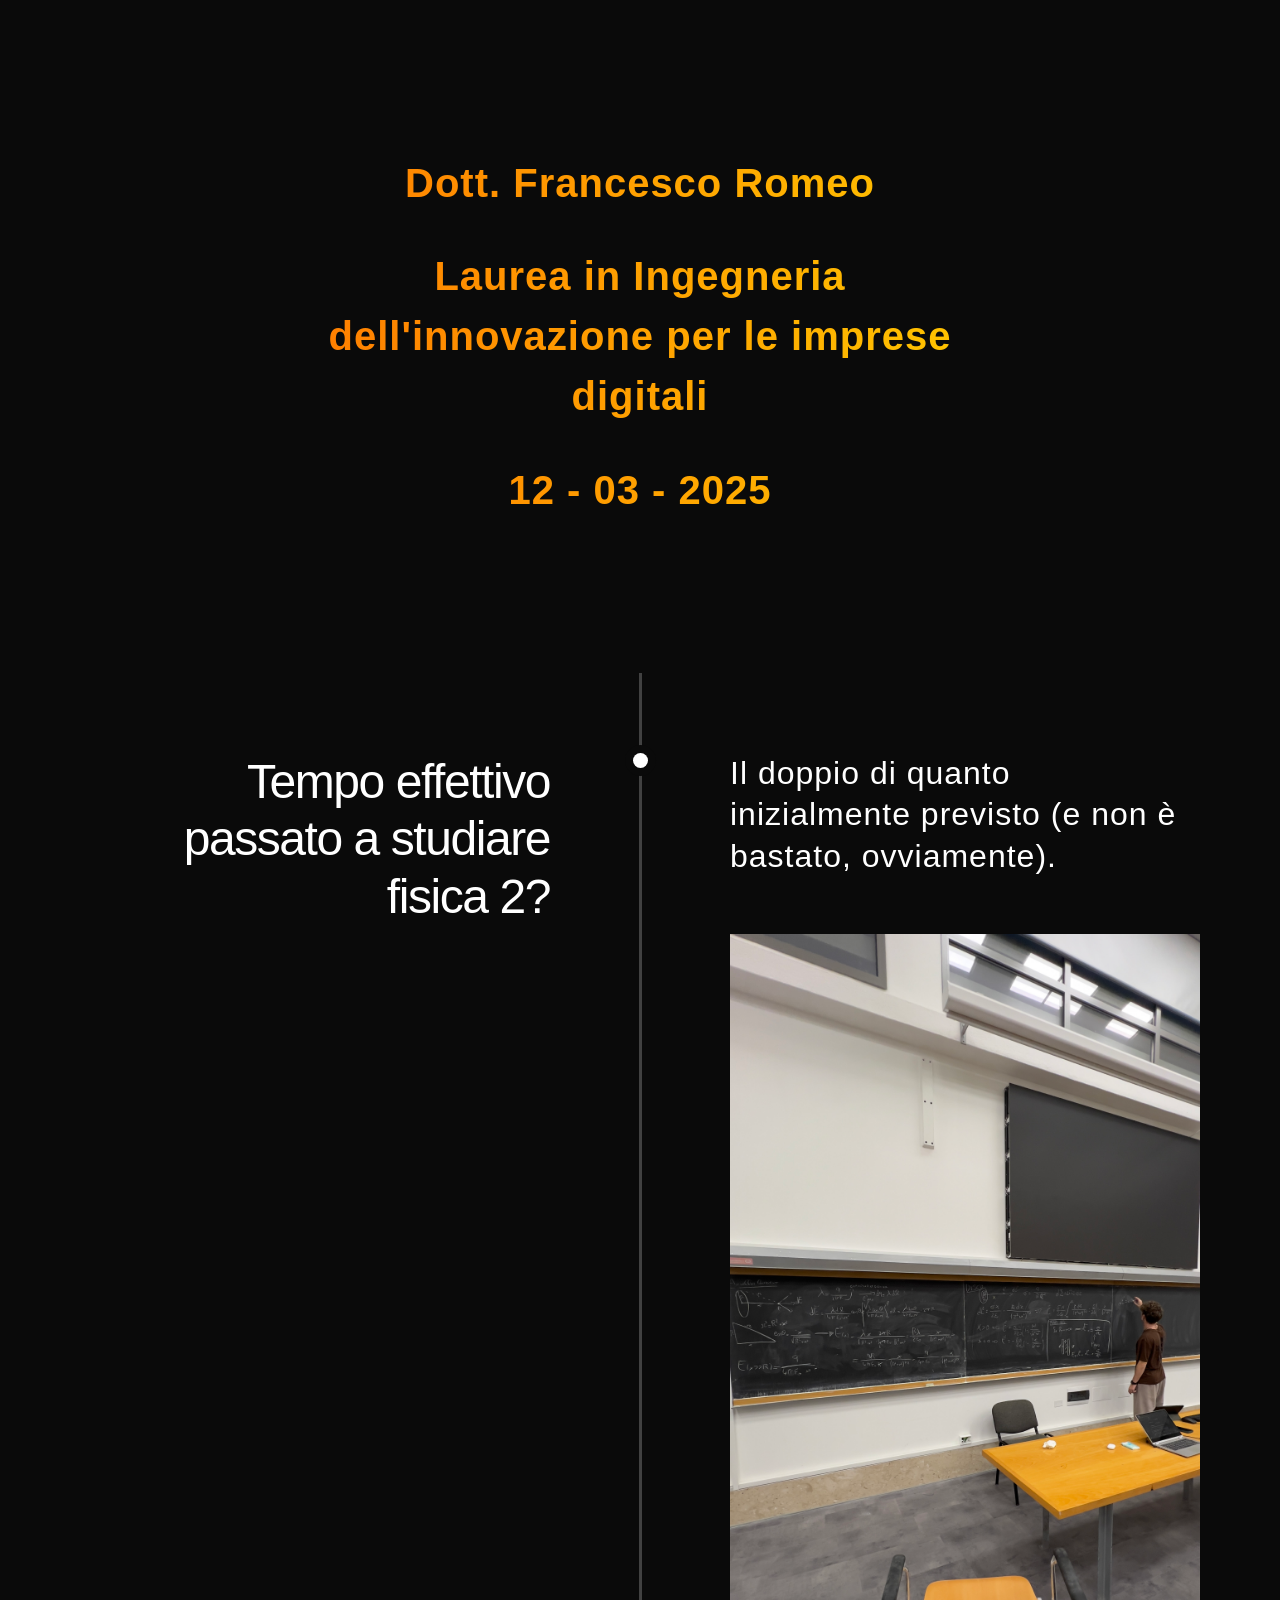
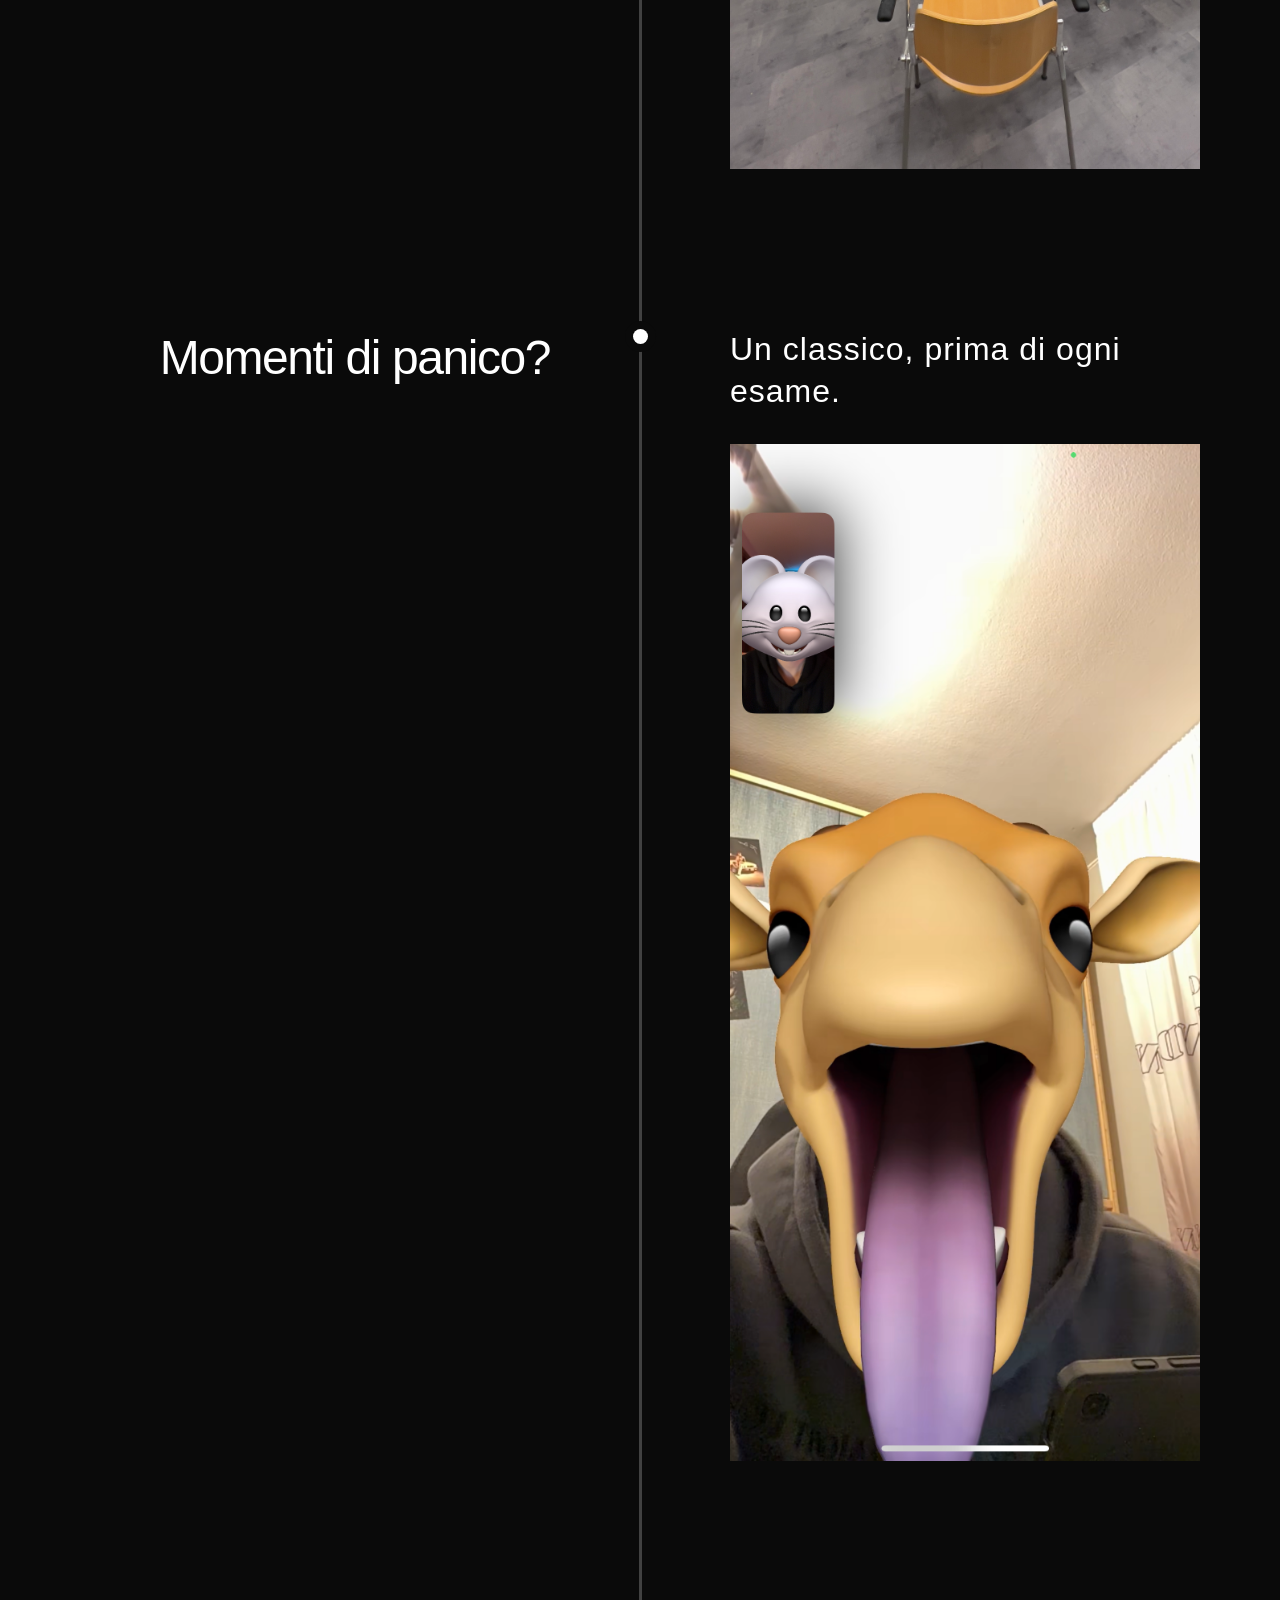
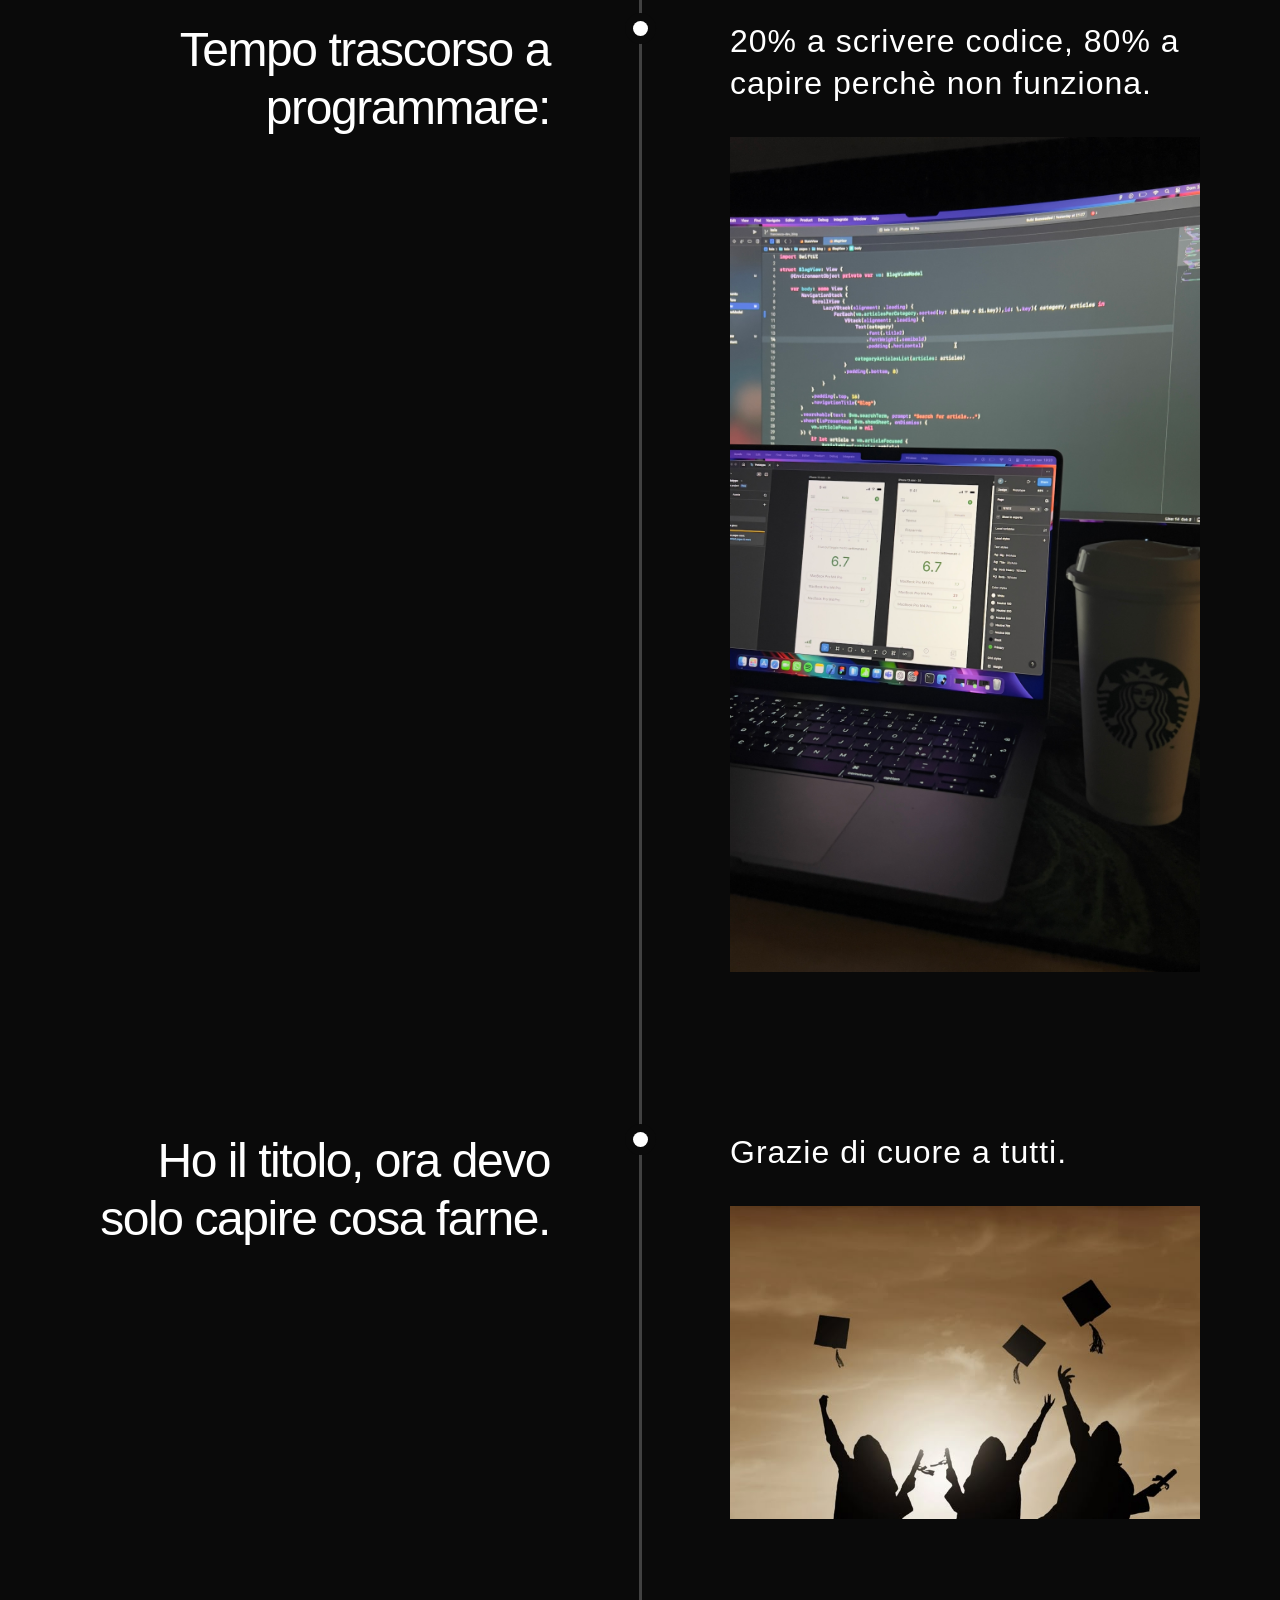
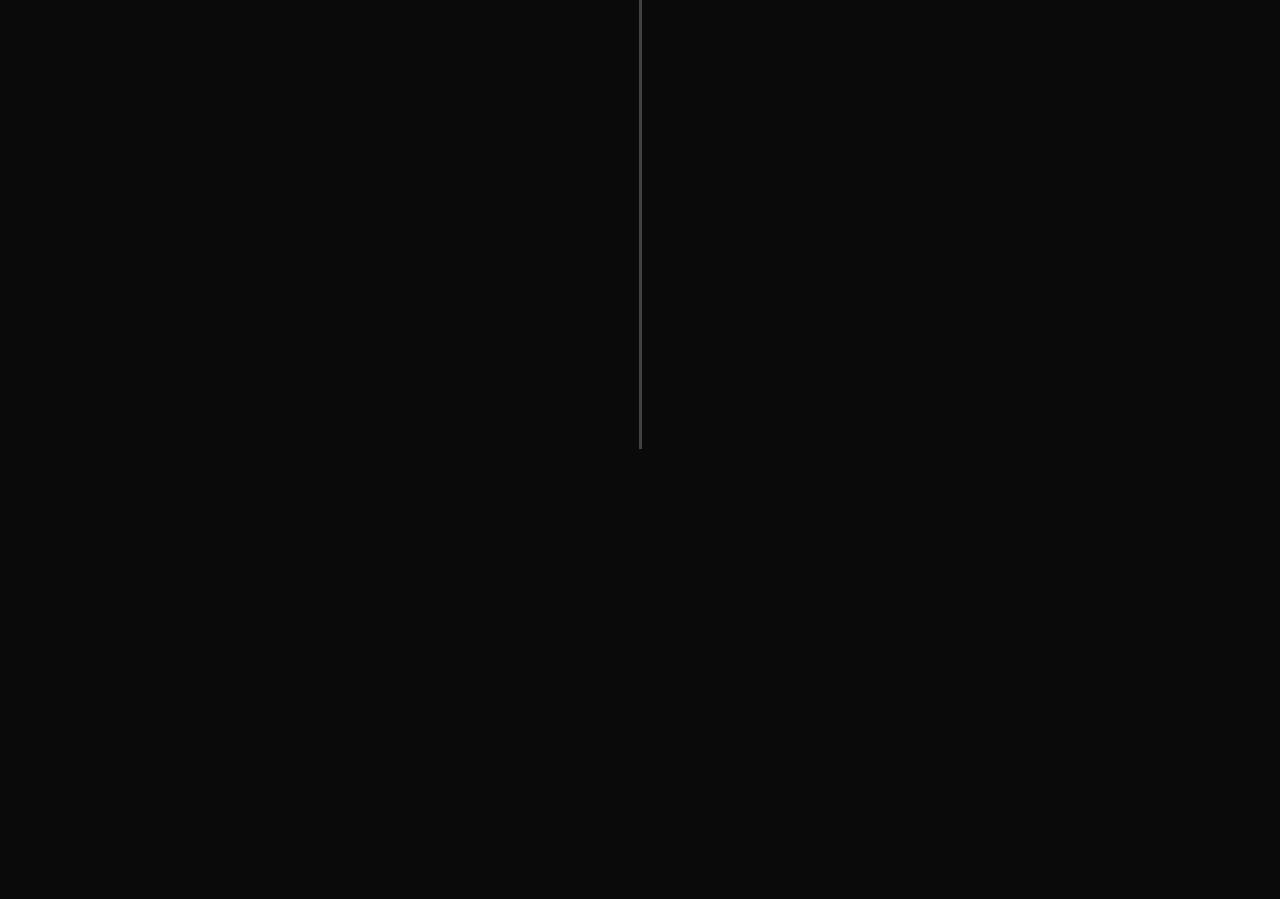
==== index.html @ a8b1a1da "Testi finali" ====
<!DOCTYPE html>
<html lang="en">
<head>
    <meta charset="UTF-8">
    <meta name="viewport" content="width=device-width, initial-scale=1.0">
    <title>Timline</title>
    <link href="style.css" rel="stylesheet" type="text/css" />
</head>

<body>
    <div class="page-wrapper">
        <div class="section-timeline-heading">
            <div class="container">
                <div class="padding-vertical-xlarge">
                    <div class="timeline-main_heading-wrapper">
                        <div class="margin-bottom-medium">
                            <!-- Intestazione della pagina -->
                            <h2>Dott. Francesco Romeo</h2>
                            <h2>Laurea in Ingegneria dell'innovazione per le imprese digitali</h2>
                            <h2>12 - 03 - 2025</h2>
                        </div>
                        <p class="paragraph-large">
                            <!-- Sotto intestazione della pagina-->
                            
                        </p>
                    </div>
                </div>
            </div>
        </div>
        <div class="section-timeline">
                <div class="container">
                    <div class="timeline_component">
                        <div class="timeline_progress">
                            <div class="timeline_progress-bar"></div>
                        </div>
                        <!-- First item -->
                        <div class="timeline_item">
                            <div class="timeline_left">
                                <div class="timeline_date-text">Tempo effettivo passato a studiare fisica 2?</div>
                            </div>
                            <div class="timeline_centre">
                                <div class="timeline_circle"></div>
                            </div>
                            <div class="timeline_right">
                                <div class="margin-bottom-xlarge">
                                    <div class="timeline_text">
                                        Il doppio di quanto inizialmente previsto (e non è bastato, ovviamente).
                                    </div>
                                </div>
                                <div class="timeline_image-wrapper">
                                    <img src="fisica_2.JPG" loading="lazy" width="480" alt="Image 1" />
                                  </div>
                                </div>
                            </div>

                            <!-- Second item -->
                            <div class="timeline_item">
                                <div class="timeline_left">
                                    <div class="timeline_date-text">Momenti di panico?</div>
                                </div>
                                <div class="timeline_centre">
                                    <div class="timeline_circle"></div>
                                </div>
                                <div class="timeline_right">
                                    <div class="margin-bottom-medium">
                                        <div class="timeline_text">
                                            <!-- Risposta seconda domanda -->
                                            Un classico, prima di ogni esame.
                                        </div>
                                    </div>
                                    <div class="timeline_image-wrapper">
                                        <img src="m_giraf.PNG" loading="lazy" width="480" alt="Image 2" />
                                    </div>
                                </div>
                            </div>

                            <!-- Third item -->
                            <div class="timeline_item">
                                <div class="timeline_left">
                                    <div class="timeline_date-text">Tempo trascorso a programmare:</div>
                                </div>
                                <div class="timeline_centre">
                                    <div class="timeline_circle"></div>
                                </div>
                                <div class="timeline_right">
                                    <div class="margin-bottom-medium">
                                        <div class="timeline_text">
                                            20% a scrivere codice, 80% a capire perchè non funziona.
                                        </div>
                                    </div>
                                    <div class="timeline_image-wrapper">
                                        <img src="coding.JPG" loading="lazy" width="480" alt="Image 3" />

                                    </div>
                                </div>
                            </div>
                            
                            <!-- Fourth item -->
                            <div class="timeline_item">
                                <div class="timeline_left">
                                    <div class="timeline_date-text">Ho il titolo, ora devo solo capire cosa farne.</div>
                                </div>
                                <div class="timeline_centre">
                                    <div class="timeline_circle"></div>
                                </div>
                                <div class="timeline_right">
                                    <div class="margin-bottom-medium">
                                        <div class="timeline_text">
                                            Grazie di cuore a tutti.
                                        </div>
                                    </div>
                                    <div class="timeline_image-wrapper">
                                        <img src="graduation_pics.JPG" loading="lazy" width="480" alt="Image 4" />

                                    </div>
                                </div>
                            </div>
                            <div style="height: 50vh;"></div>
                            <div class="overlay-fade-bottom"></div>
                    </div>
                </div>

                <div style="height: 50vh;"></div>
            </div>
        </div>
    </div>                                
</body>
</html>
---- style.css ----
* {
    box-sizing: border-box
}

html {
    height: 100%;
}

body {
    min-height: 100%;
    margin: 0;
    font-family: Arial, sans-serif;
    font-size: 14px;
    letter-spacing: 1px;
    line-height: 1.5;
}

img {
    vertical-align: middle;
    max-width: 100%;
    display: inline-block;
}

h2 {
    font-size: 40px;
    background: #FF7F00;
    background: -webkit-linear-gradient(to right,
            #FF7F00,
            #FFC300);
    background: linear-gradient(to right,
            #FF7F00,
            #FFC300);
    -webkit-background-clip: text;
    -webkit-text-fill-color: transparent;
}

.inline-block {
    max-width: 100%;
    display: inline-block;
}

.page-wrapper {
    z-index: 0;
    display: relative;
}

.container {
    width: 90vw;
    max-width: 1360px;
    margin-left: auto;
    margin-right: auto;
}

.margin-bottom-medium {
    margin-bottom: 32px;
}

.paragraph-large {
    letter-spacing: -0.02em;
    font-size: 20px;
}

.section-timeline-heading {
    background-color: #0a0a0a;
}

.padding-vertical-xlarge {
    padding-top: 120px;
    padding-bottom: 120px;
}

.timeline-main_heading-wrapper {
    color: #fff;
    text-align: center;
    max-width: 640px;
    margin-left: auto;
    margin-right: auto;
}

.timeline_component {
    flex-direction: column;
    justify-content: center;
    align-items: center;
    max-width: 1120px;
    margin-left: auto;
    margin-right: auto;
    display: flex;
    position: relative;
}

.timeline_item {
    z-index: 2;
    grid-column-gap: 0px;
    grid-row-gap: 0px;
    grid-template-rows: auto;
    grid-template-columns: 1fr 180px 1fr;
    grid-auto-columns: 1fr;
    padding-top: 80px;
    padding-bottom: 80px;
    display: grid;
    position: relative;
}

.timeline_left {
    text-align: right;
    justify-content: flex-end;
    align-items: stretch;
}

.timeline_centre {
    justify-content: center;
    display: flex;
}

.timeline_date-text {
    color: #fff;
    letter-spacing: -0.03em;
    font-size: 48px;
    font-weight: 500;
    line-height: 1.2;
    position: sticky;
    top: 50vh;
}

.timeline_text {
    color: #fff;
    font-size: 32px;
    font-weight: 500;
    line-height: 1.3;
}

.timeline_circle {
    background-color: #fff;
    border-radius: 100%;
    width: 15px;
    min-width: 15px;
    max-width: 15px;
    height: 15px;
    min-height: 15px;
    max-height: 15px;
    position: sticky;
    top: 50vh;
    box-shadow: 0 0 0 8px #0a0a0a;
}

.timeline_progress {
    z-index: -2;
    background-color: #414141;
    width: 3px;
    height: 100%;
    position: absolute;
}

.timeline_progress-bar {
    z-index: -1;
    background: #FF7F00;
    background: -webkit-linear-gradient(to bottom,
            #FF7F00,
            #FFC300);
    background: linear-gradient(to bottom,
            #FF7F00,
            #FFC300);

    width: 3px;
    height: 50vh;
    position: fixed;
    inset: 0 auto 50vh;
}

.section-timeline {
    z-index: -3;
    background-color: #0a0a0a;
    position: relative;
}

.margin-bottom-xlarge {
    margin-bottom: 56px;
}

.timeline_link {
    opacity: 0.6;
    color: #fff;
    letter-spacing: 0.8px;
    text-transform: uppercase;
    border-radius: 8px;
    align-items: center;
    font-size: 14px;
    font-weight: 700;
    line-height: 1.3;
    text-decoration: none;
    transition: opacity 0.3s;
    display: flex;
}

.timeline_link:hover {
    opacity: 1;
}

.link-icon {
    width: 20px;
    height: 20px;
    margin-left: 8px;
}

.inline-block {
    display: inline-block;
}

.text-colour-lightgrey {
    color: #ffffffa6
}

.overlay-fade-top {
    background-image: linear-gradient(#0a0a0a, #0a0a0a00);
    height: 80px;
    position: absolute;
    inset: 0% 0% auto;
}

.overlay-fade-top {
    background-image: linear-gradient(to top, #0a0a0a, #0a0a0a00);
    height: 80px;
    position: absolute;
    inset: 0% 0%;
}

@media screen and (max-width:767px) {
    h2 {
        font-size: 40px;
    }

    .paragraph-large {
        font-size: 18px;
    }

    .padding-vertical-xlarge {
        padding-top: 80px;
        padding-bottom: 80px;
    }

    .timeline_item {
        grid-template-columns: 64px 1fr;
        width: 100%;
    }

    .timeline_left {
        text-align: left;
        grid-area: 1 / 2 / 2 / 3;
    }

    .timeline_centre {
        justify-content: flex-start;
        grid-area: 1 / 1 / 3 / 2;
    }

    .timeline_right {
        grid-area: span 1 / span 1 / span 1 / span 1;
    }

    .timeline_date-text {
        margin-bottom: 24px;
        font-size: 36px;
    }

    .timeline_text {
        font-size: 20px;
    }

    .timeline_progress {
        left: 6px;
    }

    .margin-bottom-xlarge {
        margin-bottom: 48px;
    }
}
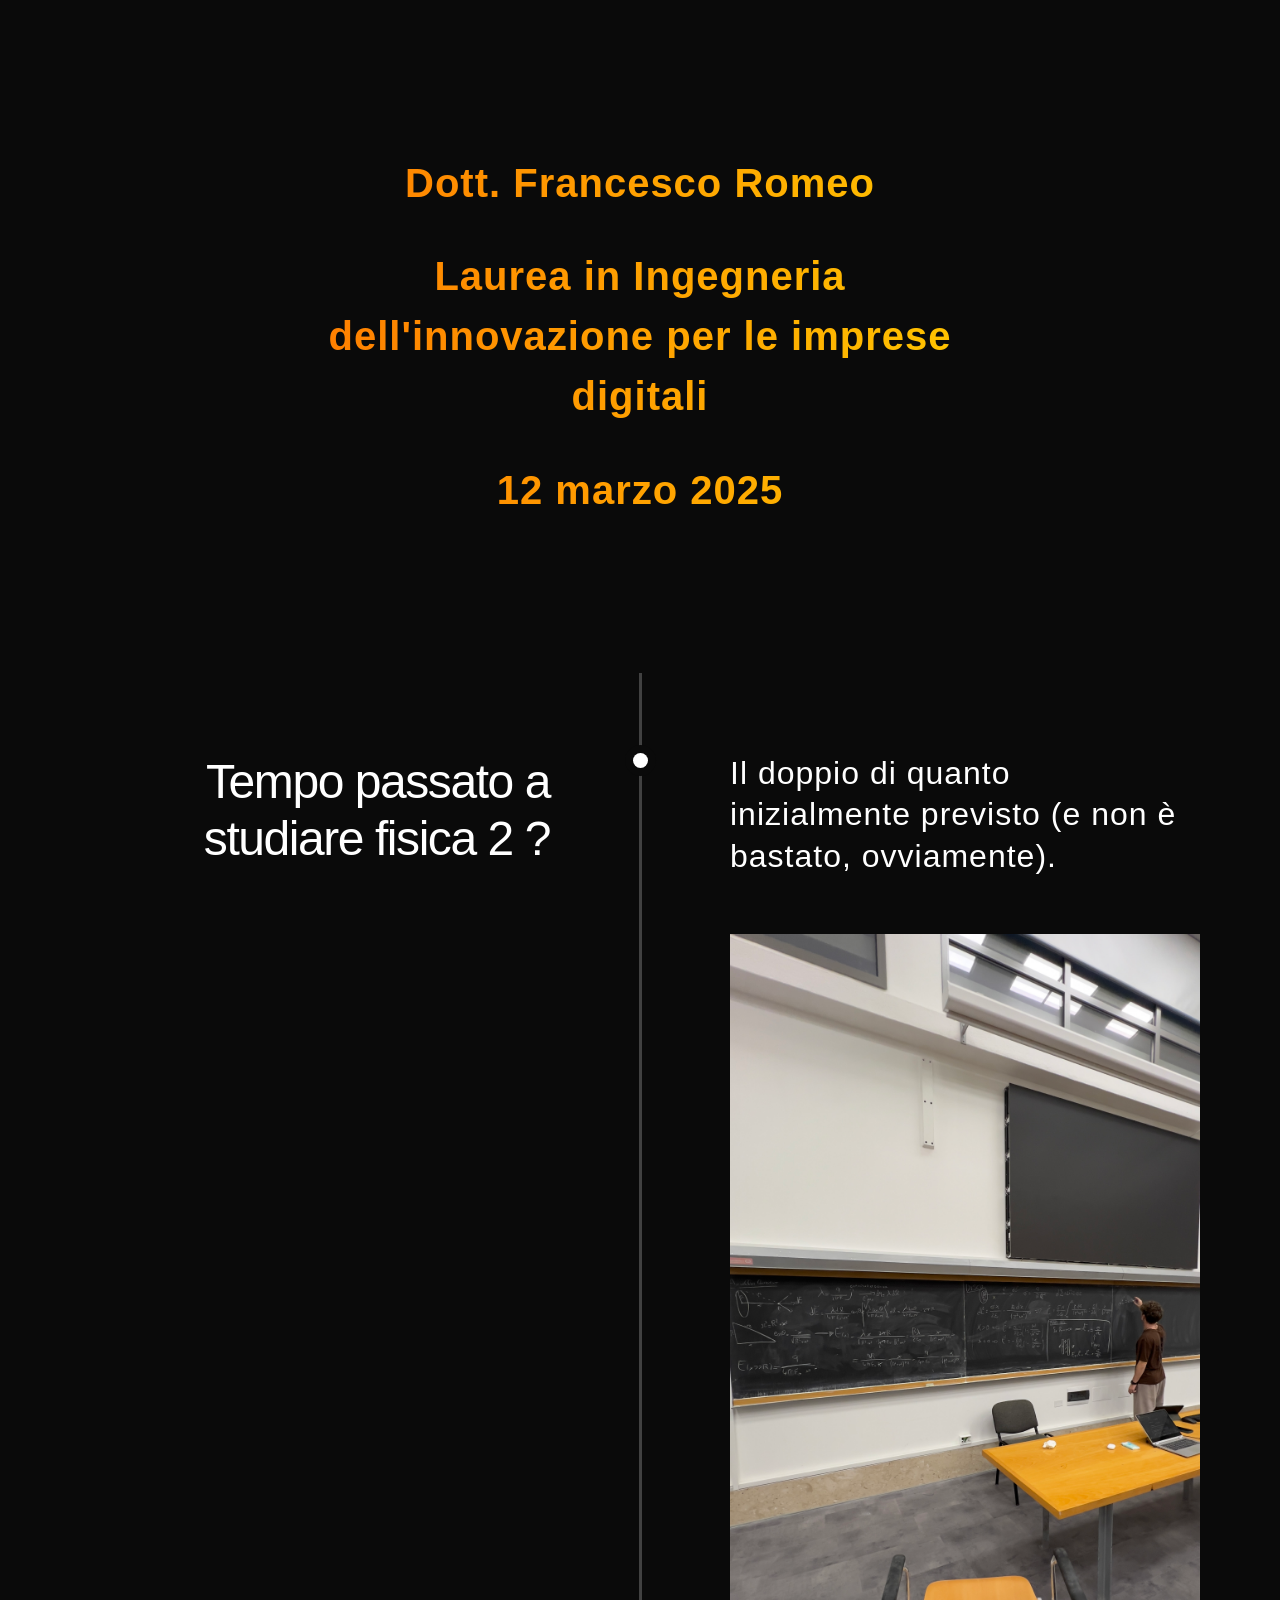
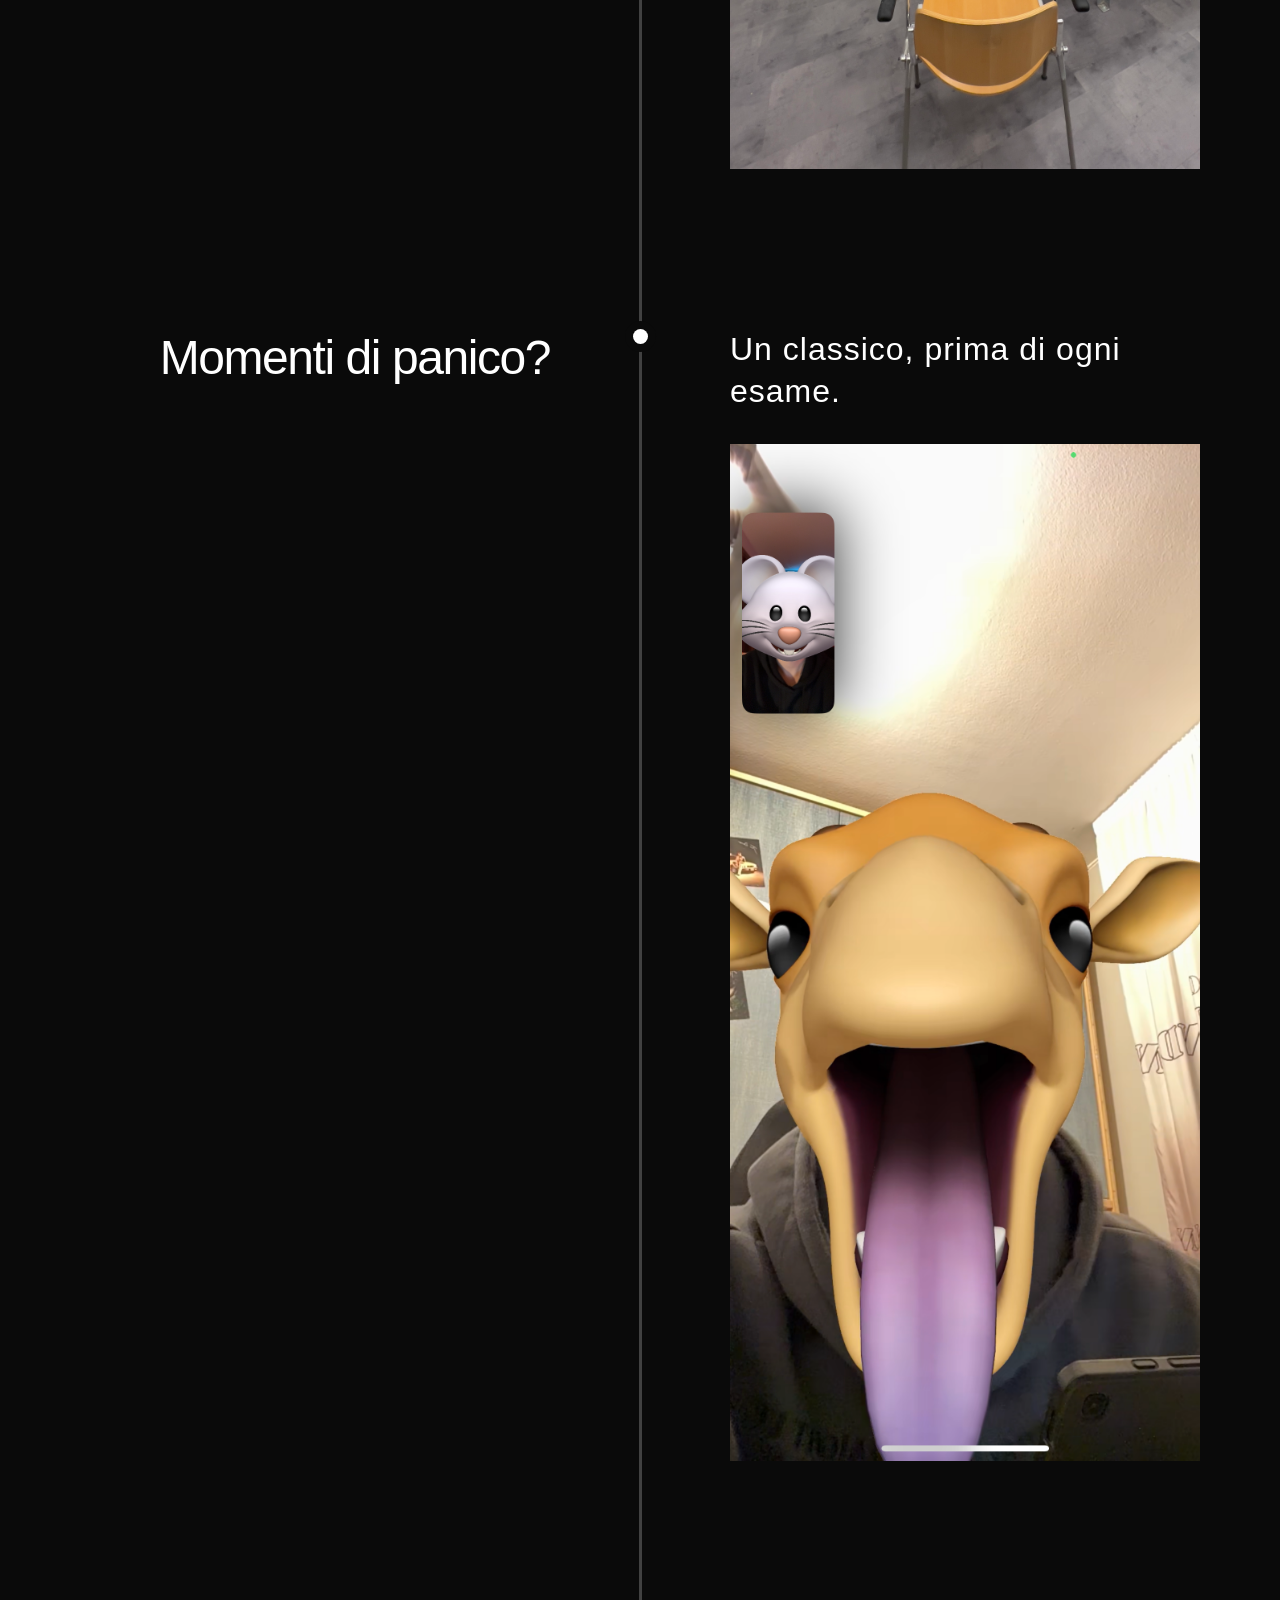
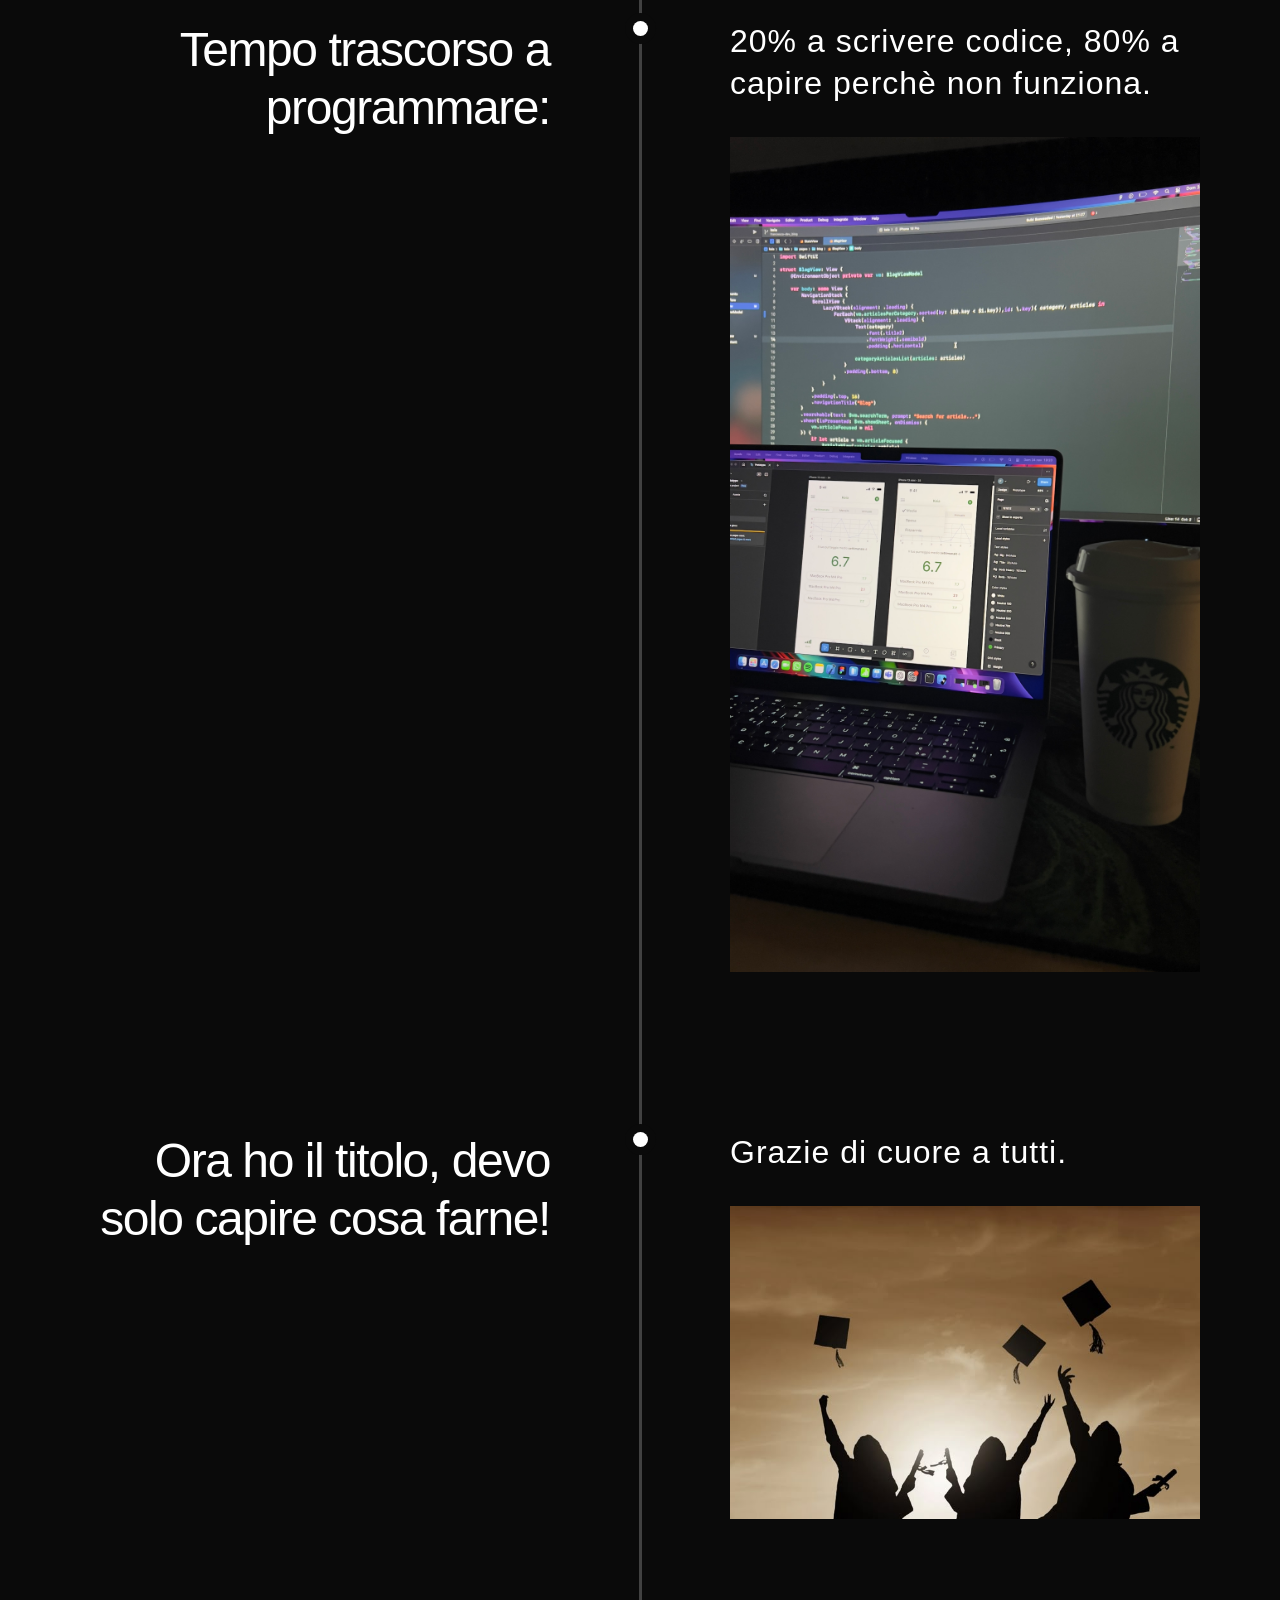
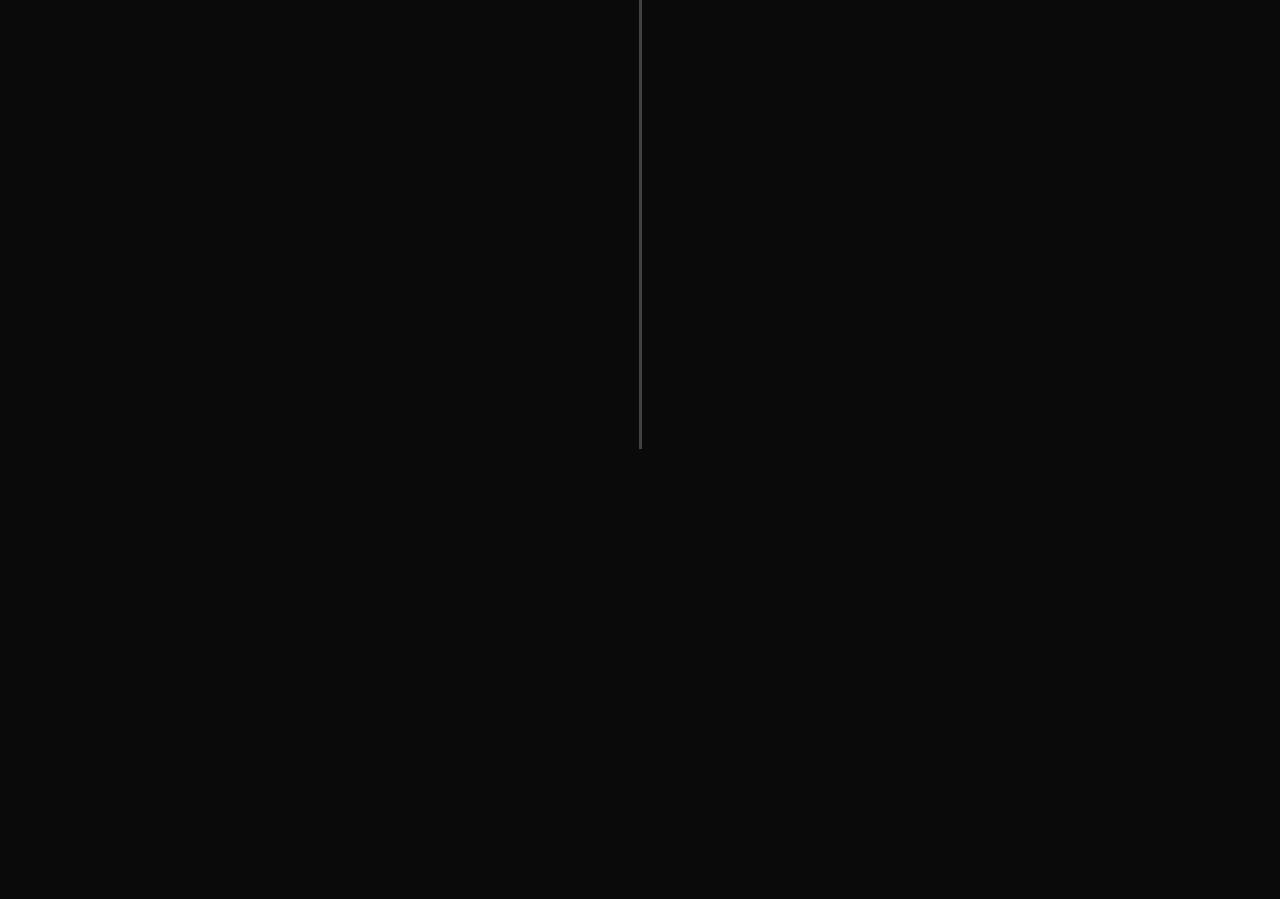
==== commit ba7faf2f: "Text modfied" ====
--- a/index.html
+++ b/index.html
@@ -4,7 +4,14 @@
     <meta charset="UTF-8">
     <meta name="viewport" content="width=device-width, initial-scale=1.0">
     <title>Timline</title>
-    <link href="style.css" rel="stylesheet" type="text/css" />
+    <!-- <link href="style/base.css" rel="stylesheet">
+    <link href="style/effects.css" rel="stylesheet">
+    <link href="style/responsive.css" rel="stylesheet">
+    <link href="style/typography.css" rel="stylesheet">
+    <link href="style/timeline.css" rel="stylesheet">
+    <link href="style/layout.css" rel="stylesheet"> -->
+    <link href="style.css" rel="stylesheet">
+    
 </head>
 
 <body>
@@ -17,7 +24,7 @@
                             <!-- Intestazione della pagina -->
                             <h2>Dott. Francesco Romeo</h2>
                             <h2>Laurea in Ingegneria dell'innovazione per le imprese digitali</h2>
-                            <h2>12 - 03 - 2025</h2>
+                            <h2>12 marzo 2025</h2>
                         </div>
                         <p class="paragraph-large">
                             <!-- Sotto intestazione della pagina-->
@@ -36,7 +43,7 @@
                         <!-- First item -->
                         <div class="timeline_item">
                             <div class="timeline_left">
-                                <div class="timeline_date-text">Tempo effettivo passato a studiare fisica 2?</div>
+                                <div class="timeline_date-text">Tempo passato a studiare fisica 2 ?</div>
                             </div>
                             <div class="timeline_centre">
                                 <div class="timeline_circle"></div>
@@ -48,7 +55,7 @@
                                     </div>
                                 </div>
                                 <div class="timeline_image-wrapper">
-                                    <img src="fisica_2.JPG" loading="lazy" width="480" alt="Image 1" />
+                                    <img src="images/fisica_2.JPG" loading="lazy" width="480" alt="Image 1" />
                                   </div>
                                 </div>
                             </div>
@@ -69,7 +76,7 @@
                                         </div>
                                     </div>
                                     <div class="timeline_image-wrapper">
-                                        <img src="m_giraf.PNG" loading="lazy" width="480" alt="Image 2" />
+                                        <img src="images/m_giraf.PNG" loading="lazy" width="480" alt="Image 2" />
                                     </div>
                                 </div>
                             </div>
@@ -89,7 +96,7 @@
                                         </div>
                                     </div>
                                     <div class="timeline_image-wrapper">
-                                        <img src="coding.JPG" loading="lazy" width="480" alt="Image 3" />
+                                        <img src="images/coding.JPG" loading="lazy" width="480" alt="Image 3" />
 
                                     </div>
                                 </div>
@@ -98,7 +105,7 @@
                             <!-- Fourth item -->
                             <div class="timeline_item">
                                 <div class="timeline_left">
-                                    <div class="timeline_date-text">Ho il titolo, ora devo solo capire cosa farne.</div>
+                                    <div class="timeline_date-text">Ora ho il titolo, devo solo capire cosa farne!</div>
                                 </div>
                                 <div class="timeline_centre">
                                     <div class="timeline_circle"></div>
@@ -110,7 +117,7 @@
                                         </div>
                                     </div>
                                     <div class="timeline_image-wrapper">
-                                        <img src="graduation_pics.JPG" loading="lazy" width="480" alt="Image 4" />
+                                        <img src="images/graduation_pics.JPG" loading="lazy" width="480" alt="Image 4" />
 
                                     </div>
                                 </div>
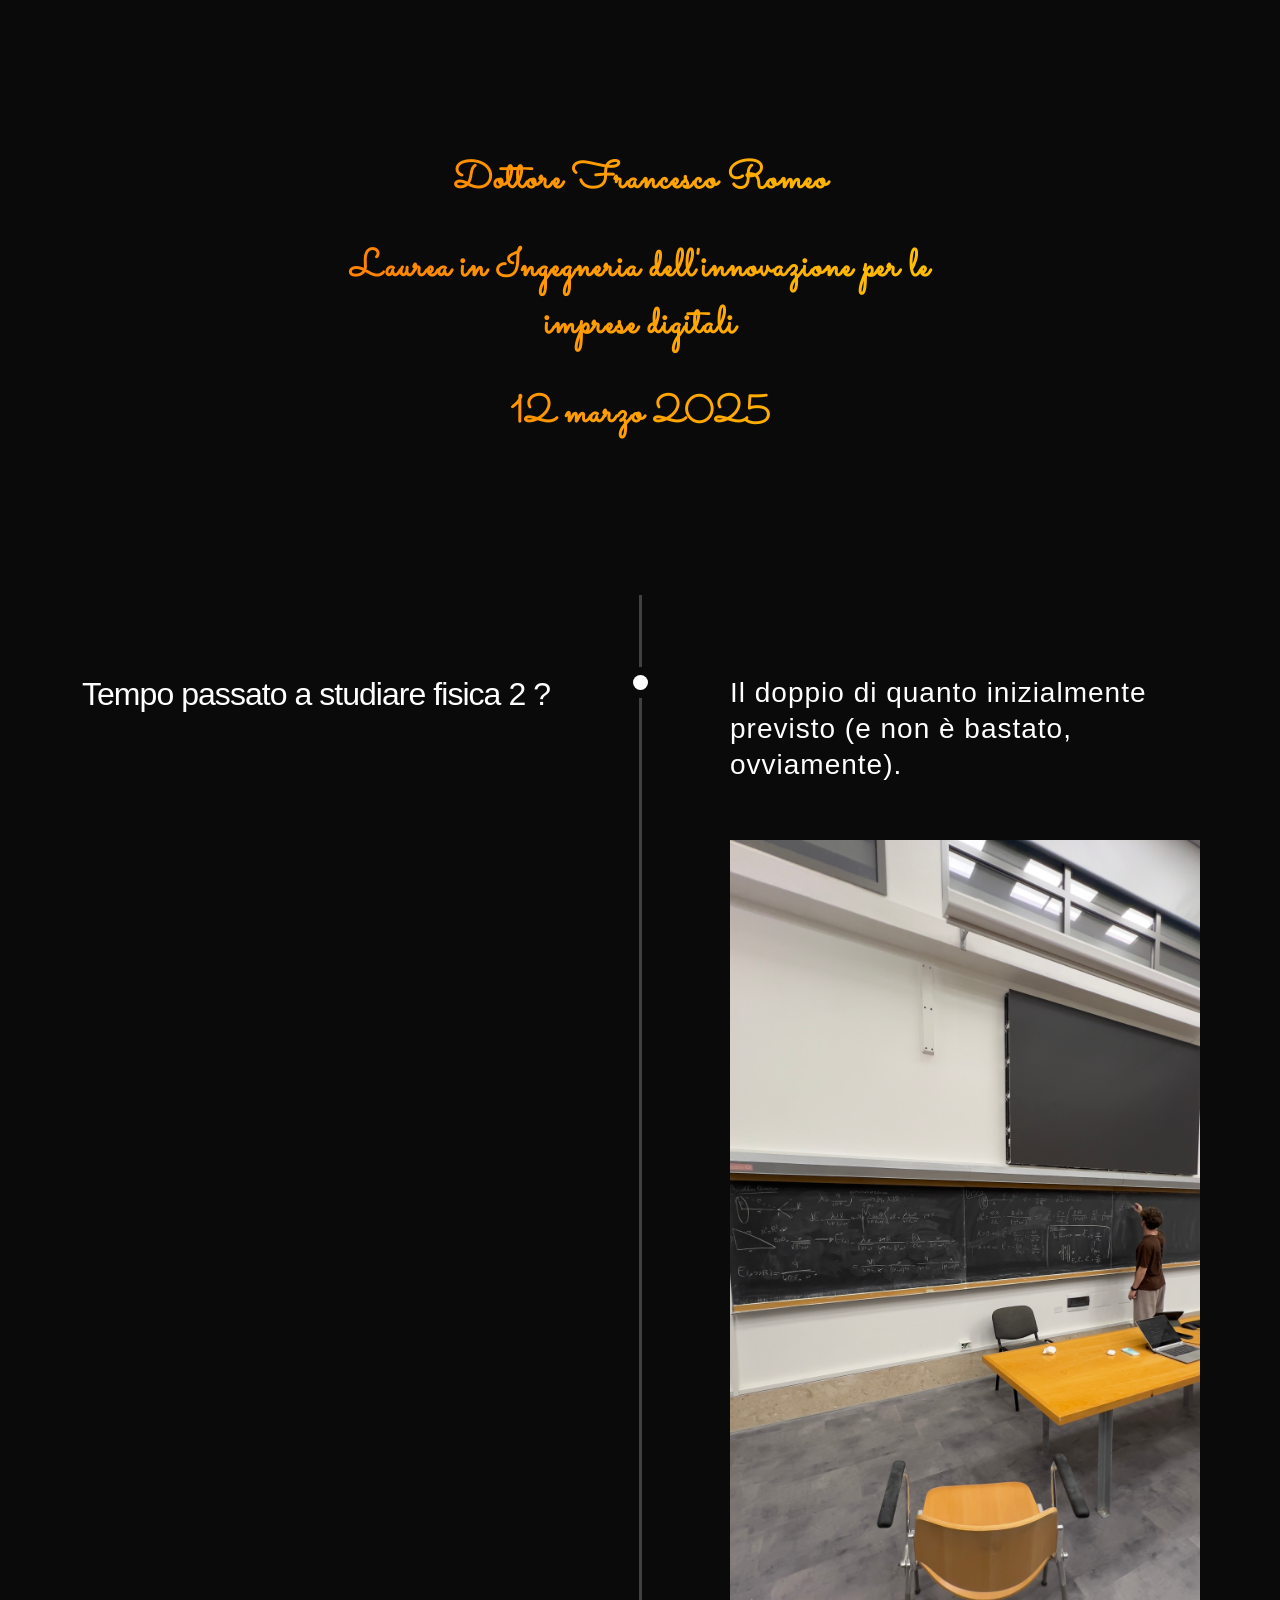
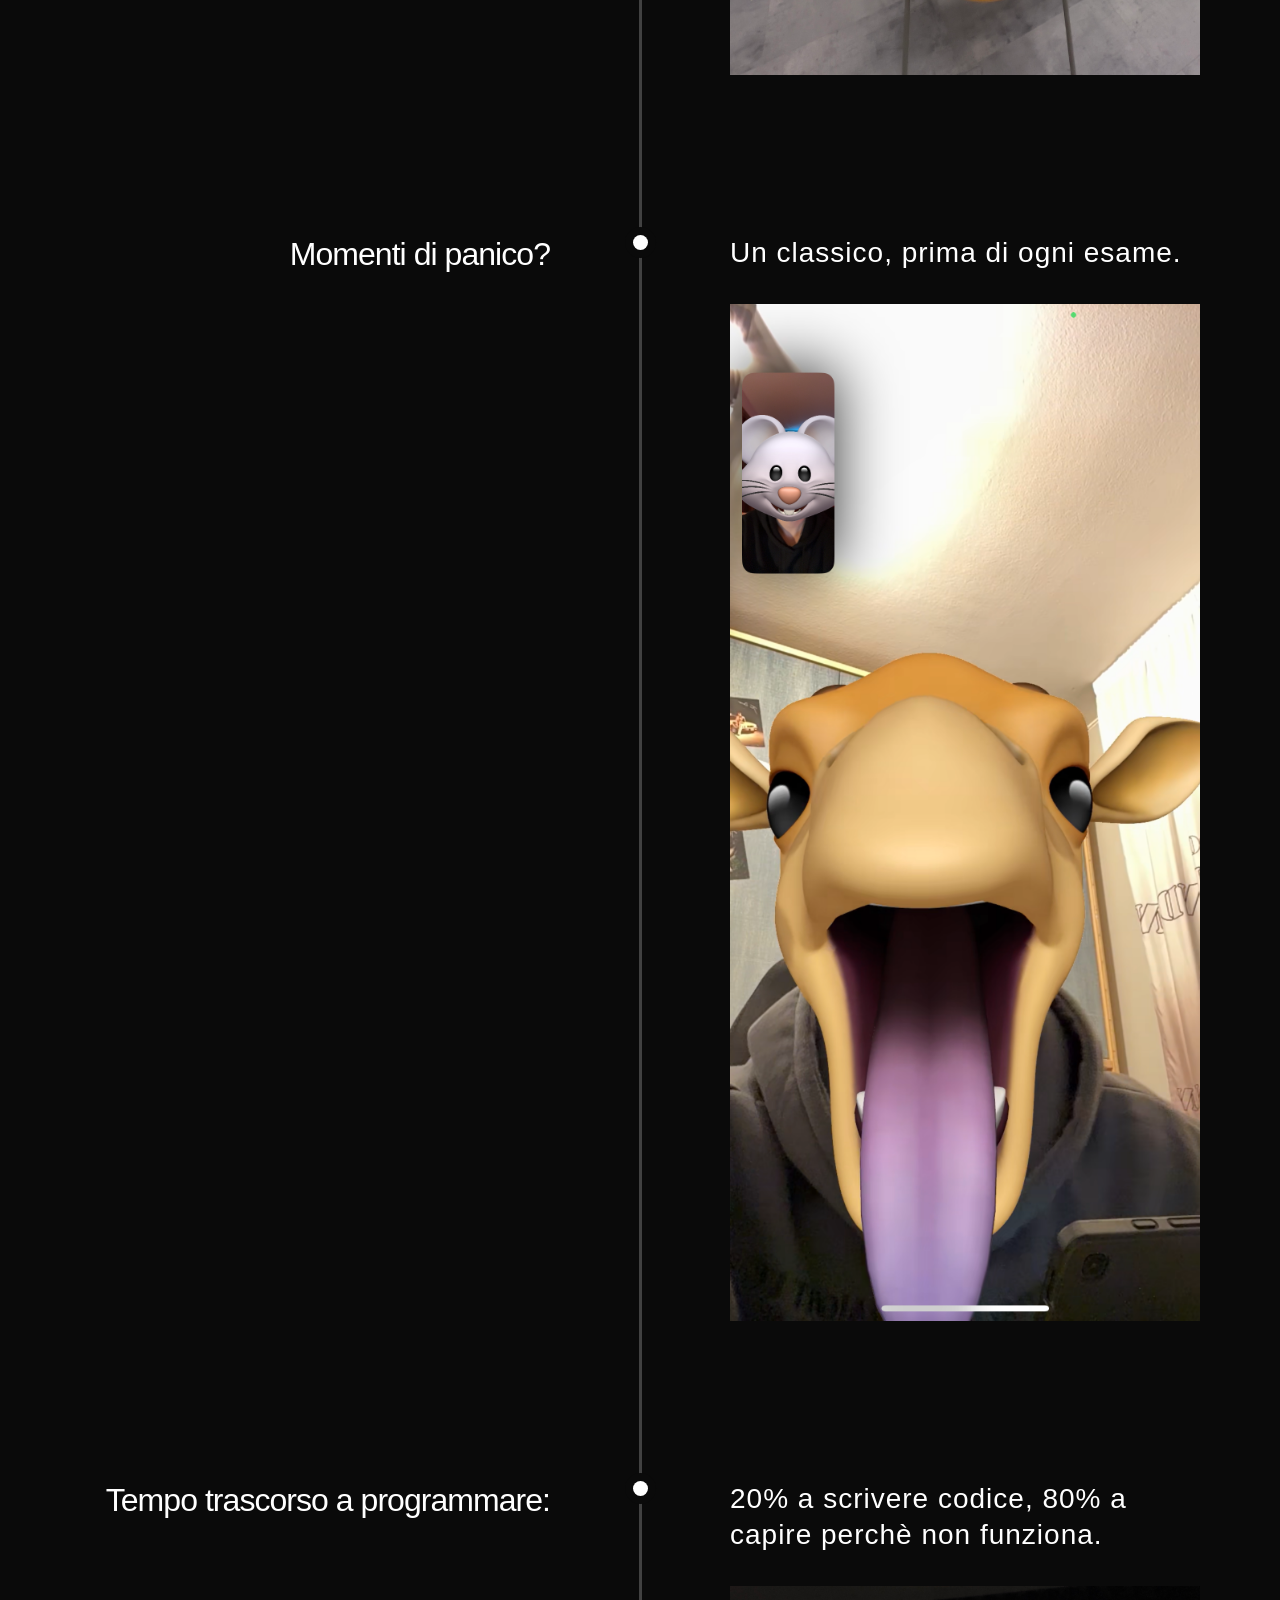
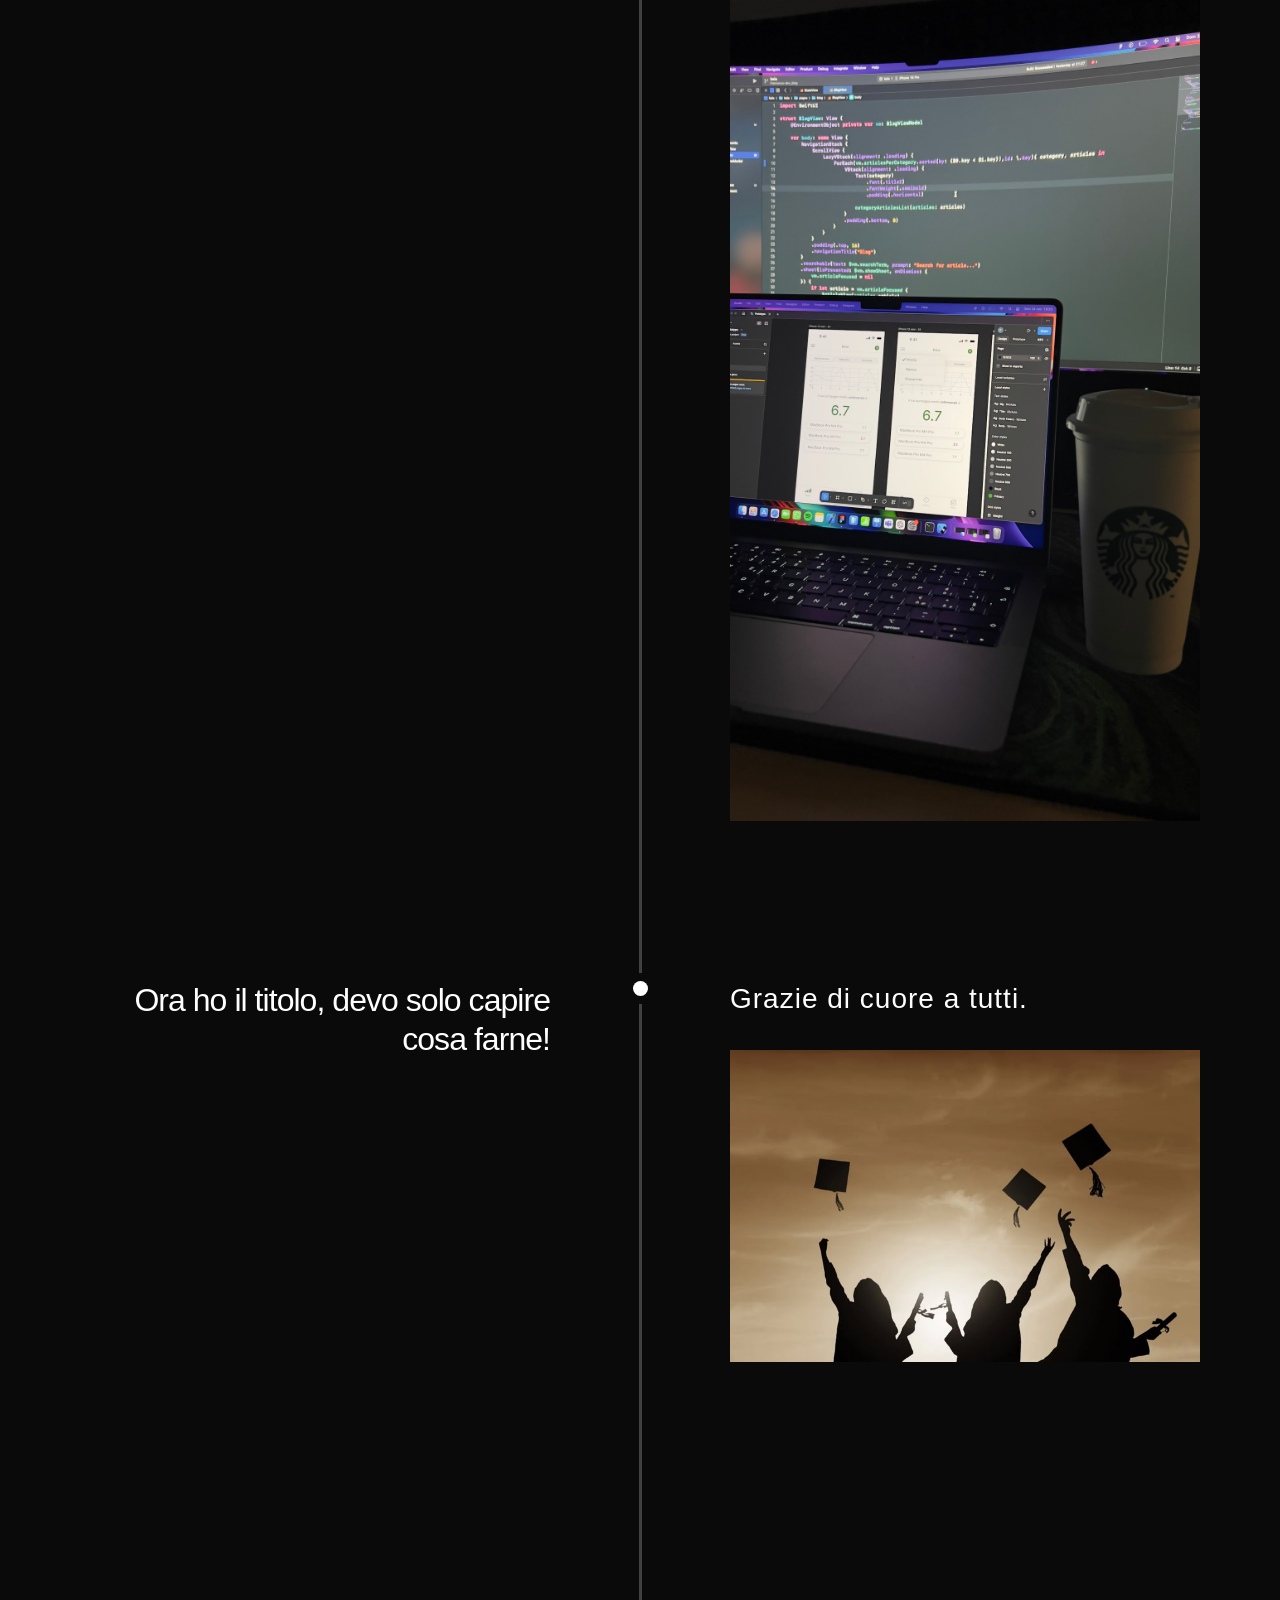
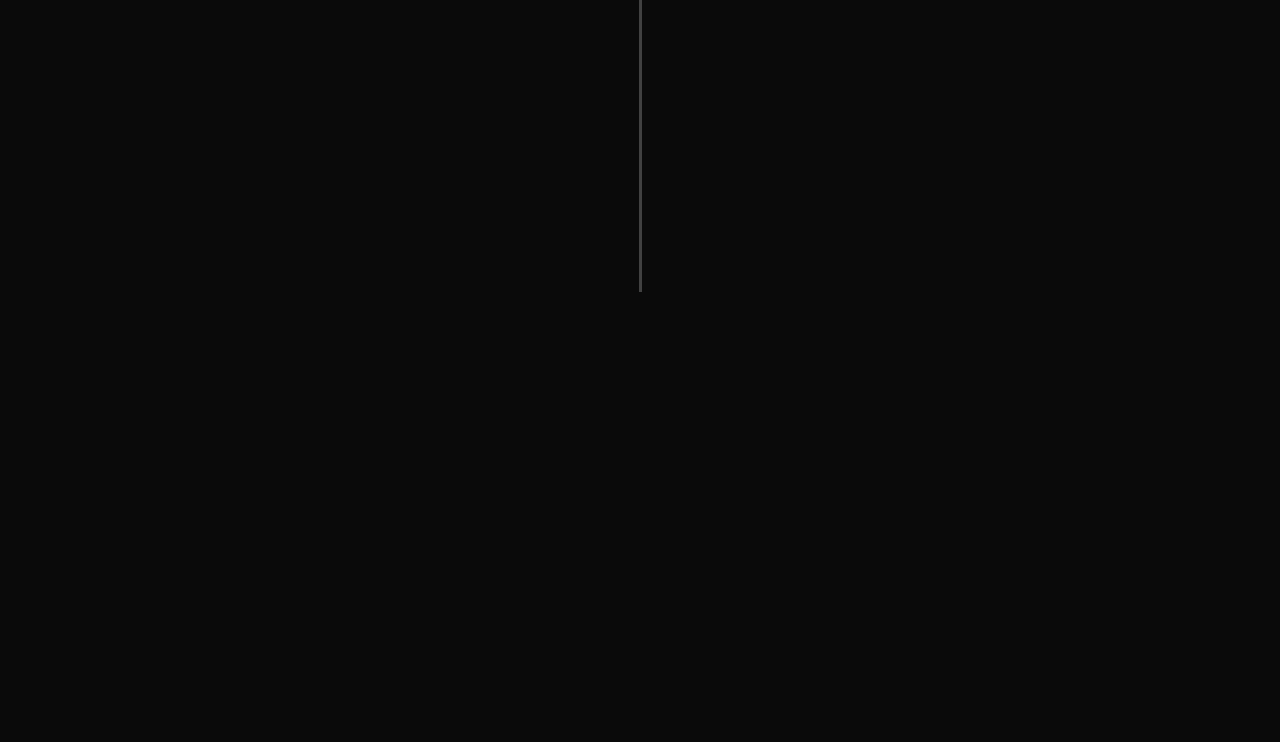
==== commit c253bf4b: "Font cambiato in h2, eliminato codice superfluo, sistemati alcuni testi" ====
--- a/index.html
+++ b/index.html
@@ -4,13 +4,8 @@
     <meta charset="UTF-8">
     <meta name="viewport" content="width=device-width, initial-scale=1.0">
     <title>Timline</title>
-    <!-- <link href="style/base.css" rel="stylesheet">
-    <link href="style/effects.css" rel="stylesheet">
-    <link href="style/responsive.css" rel="stylesheet">
-    <link href="style/typography.css" rel="stylesheet">
-    <link href="style/timeline.css" rel="stylesheet">
-    <link href="style/layout.css" rel="stylesheet"> -->
     <link href="style.css" rel="stylesheet">
+    <link href="https://fonts.googleapis.com/css2?family=Sacramento&display=swap" rel="stylesheet">
     
 </head>
 
@@ -22,7 +17,7 @@
                     <div class="timeline-main_heading-wrapper">
                         <div class="margin-bottom-medium">
                             <!-- Intestazione della pagina -->
-                            <h2>Dott. Francesco Romeo</h2>
+                            <h2>Dottore Francesco Romeo</h2>
                             <h2>Laurea in Ingegneria dell'innovazione per le imprese digitali</h2>
                             <h2>12 marzo 2025</h2>
                         </div>
--- a/style.css
+++ b/style.css
@@ -22,7 +22,9 @@
 }
 
 h2 {
-    font-size: 40px;
+    font-size: 38px;
+    font-family: 'Sacramento', cursive;
+    font-style: normal;
     background: #FF7F00;
     background: -webkit-linear-gradient(to right,
             #FF7F00,
@@ -115,7 +117,7 @@
 .timeline_date-text {
     color: #fff;
     letter-spacing: -0.03em;
-    font-size: 48px;
+    font-size: 32px;
     font-weight: 500;
     line-height: 1.2;
     position: sticky;
@@ -124,7 +126,7 @@
 
 .timeline_text {
     color: #fff;
-    font-size: 32px;
+    font-size: 28px;
     font-weight: 500;
     line-height: 1.3;
 }
@@ -226,7 +228,7 @@
 
 @media screen and (max-width:767px) {
     h2 {
-        font-size: 40px;
+        font-size: 34px;
     }
 
     .paragraph-large {
@@ -259,11 +261,11 @@
 
     .timeline_date-text {
         margin-bottom: 24px;
-        font-size: 36px;
+        font-size: 32px;
     }
 
     .timeline_text {
-        font-size: 20px;
+        font-size: 28px;
     }
 
     .timeline_progress {
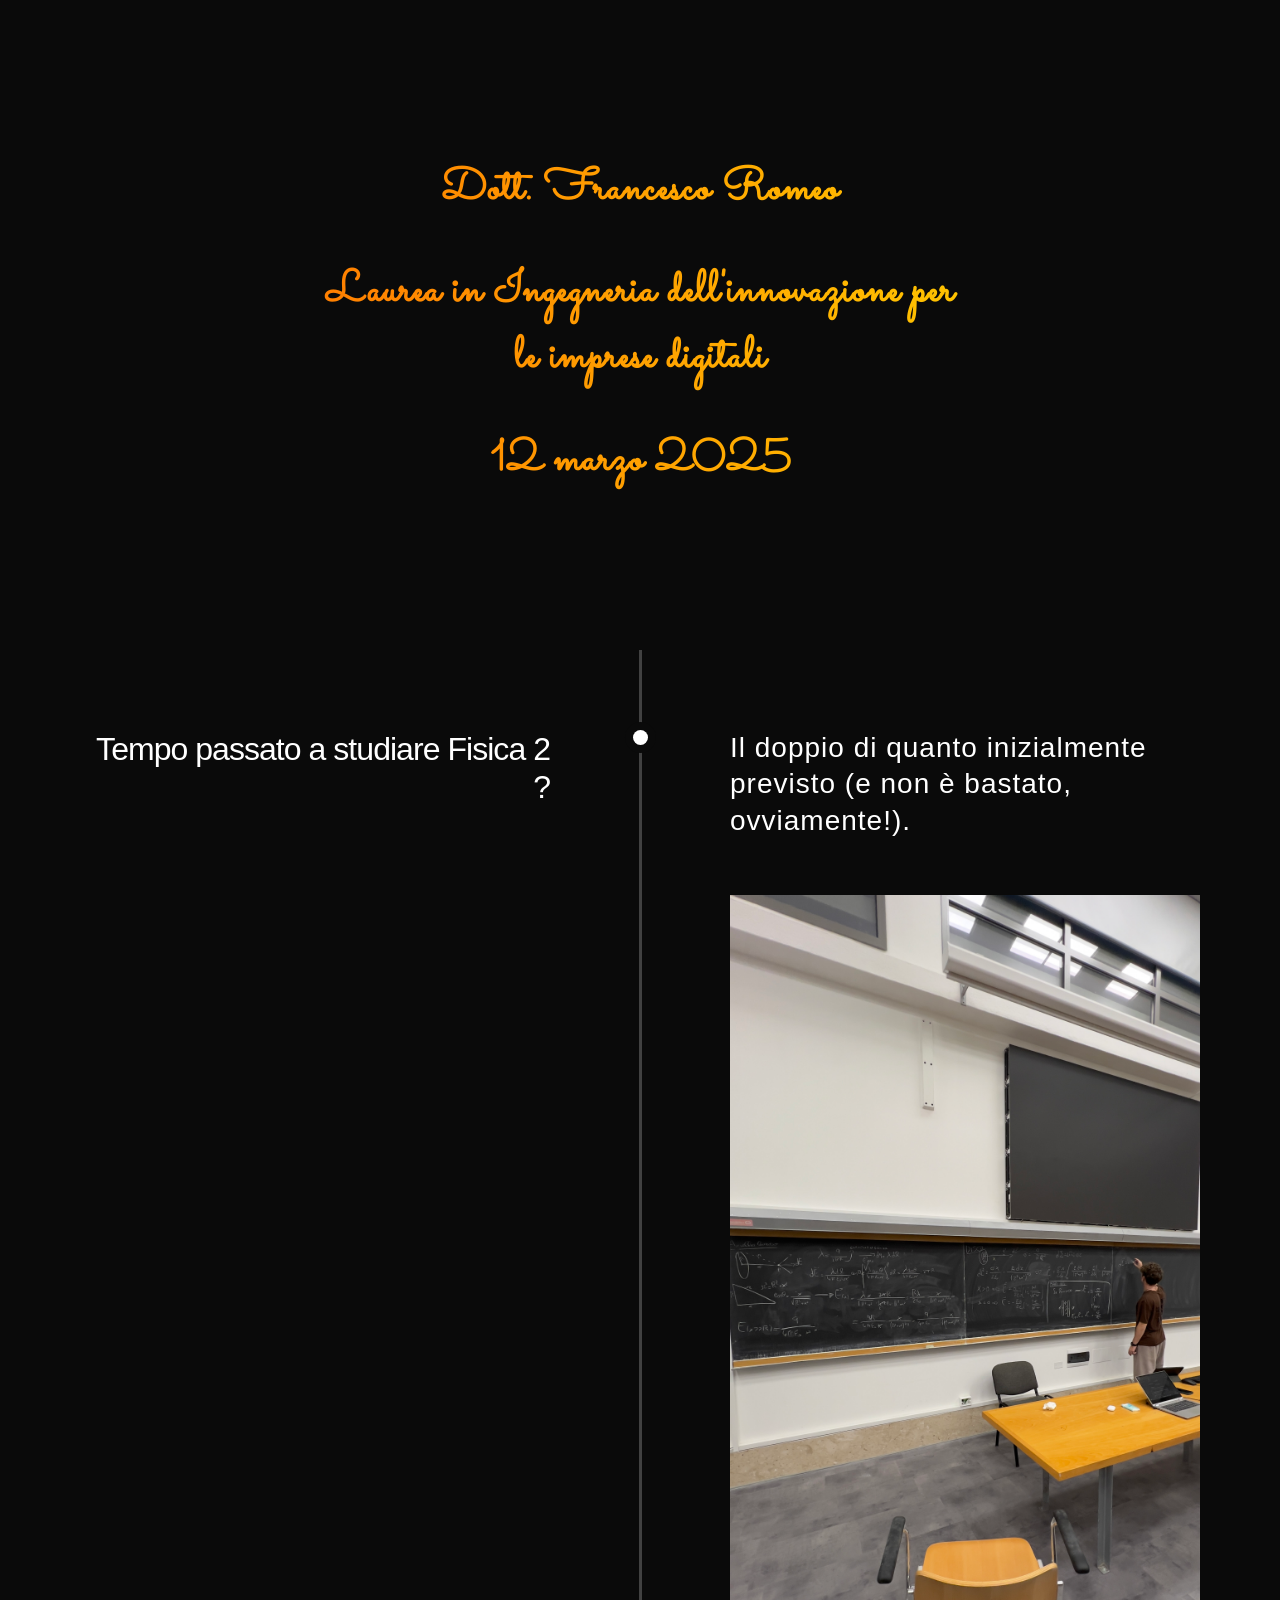
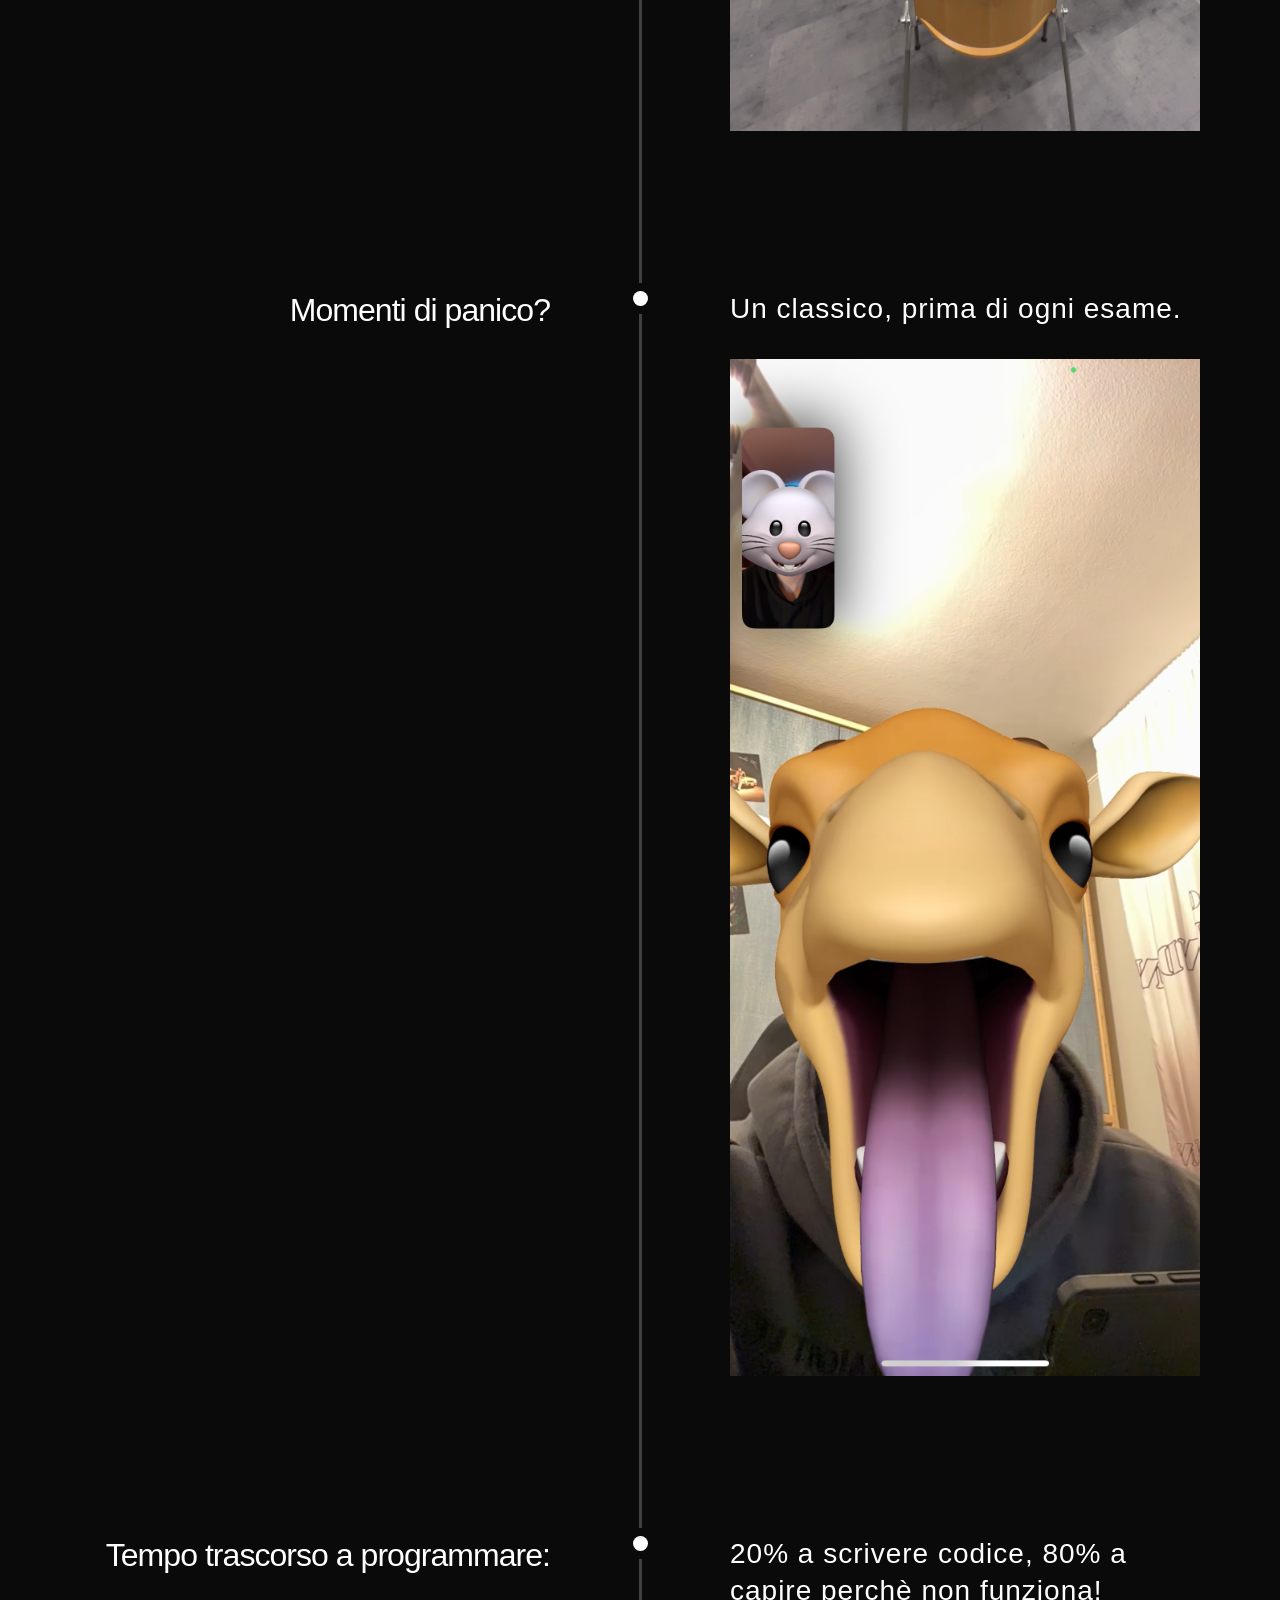
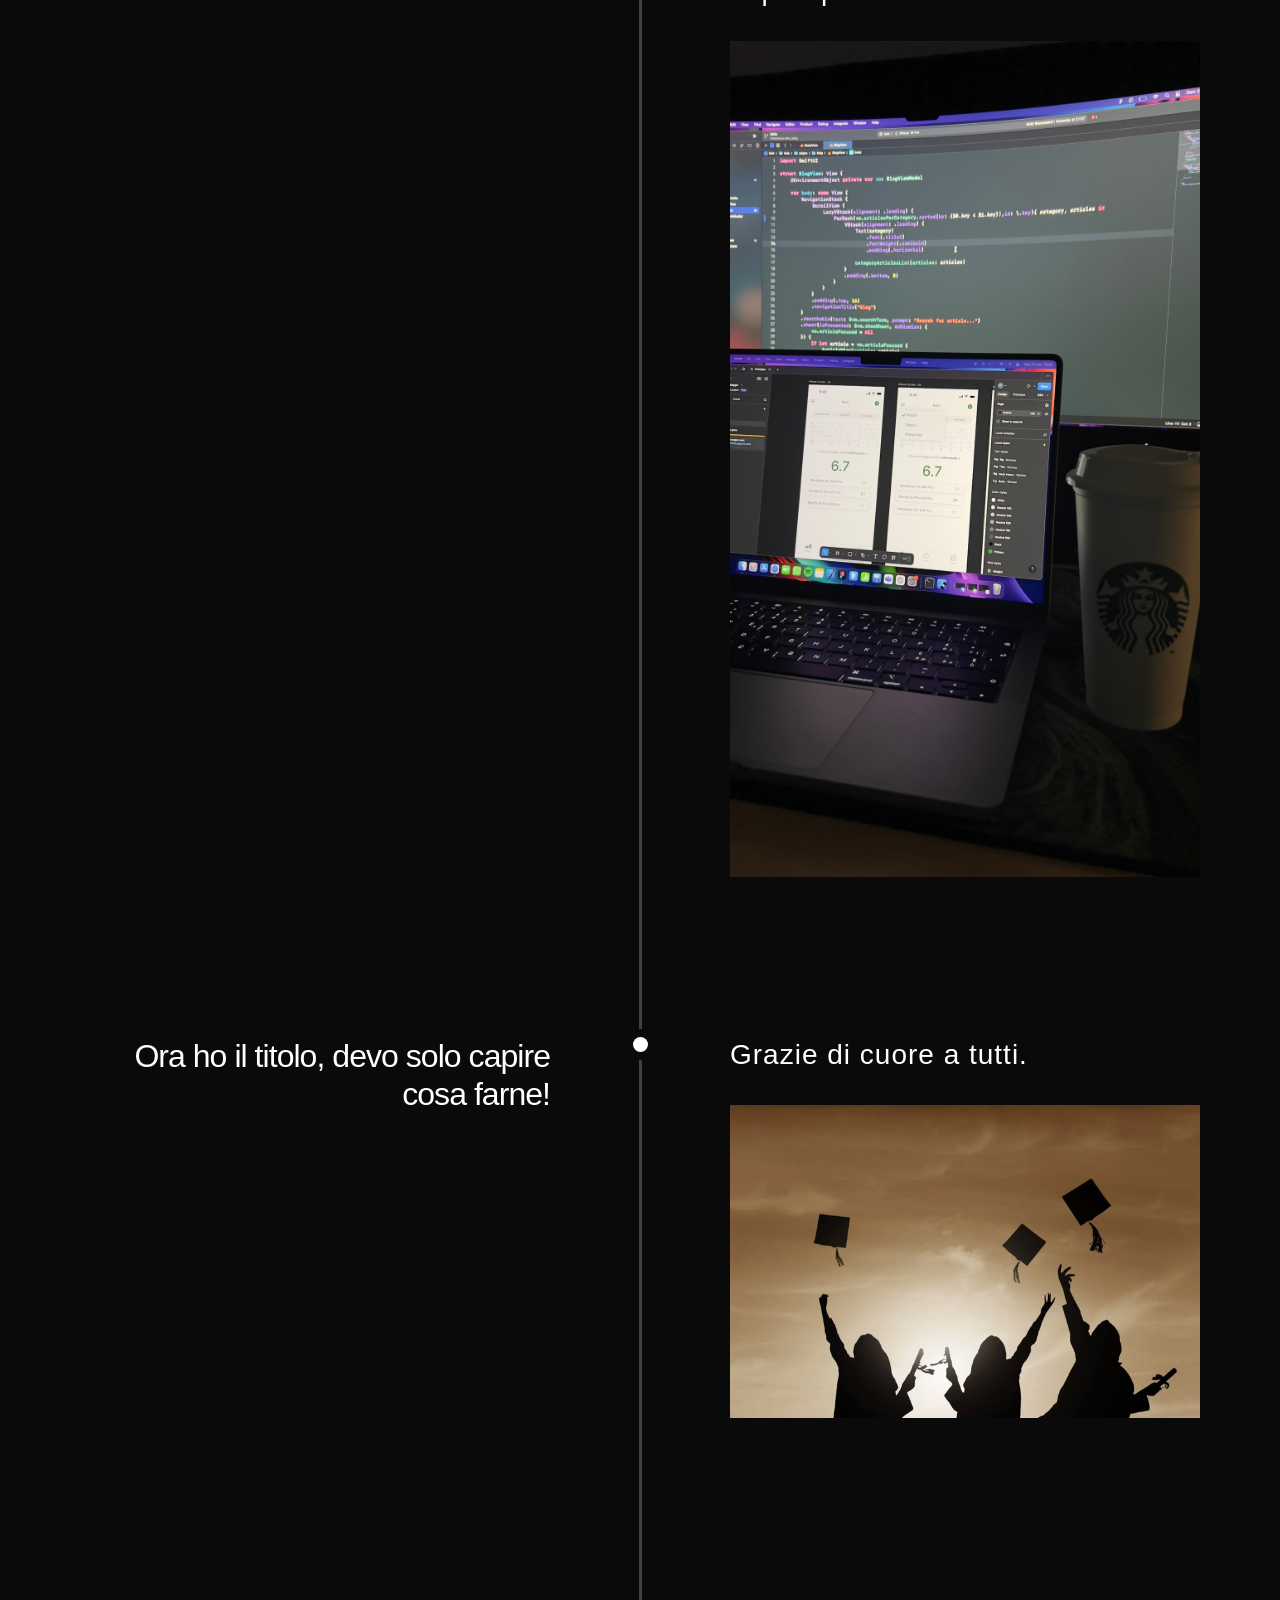
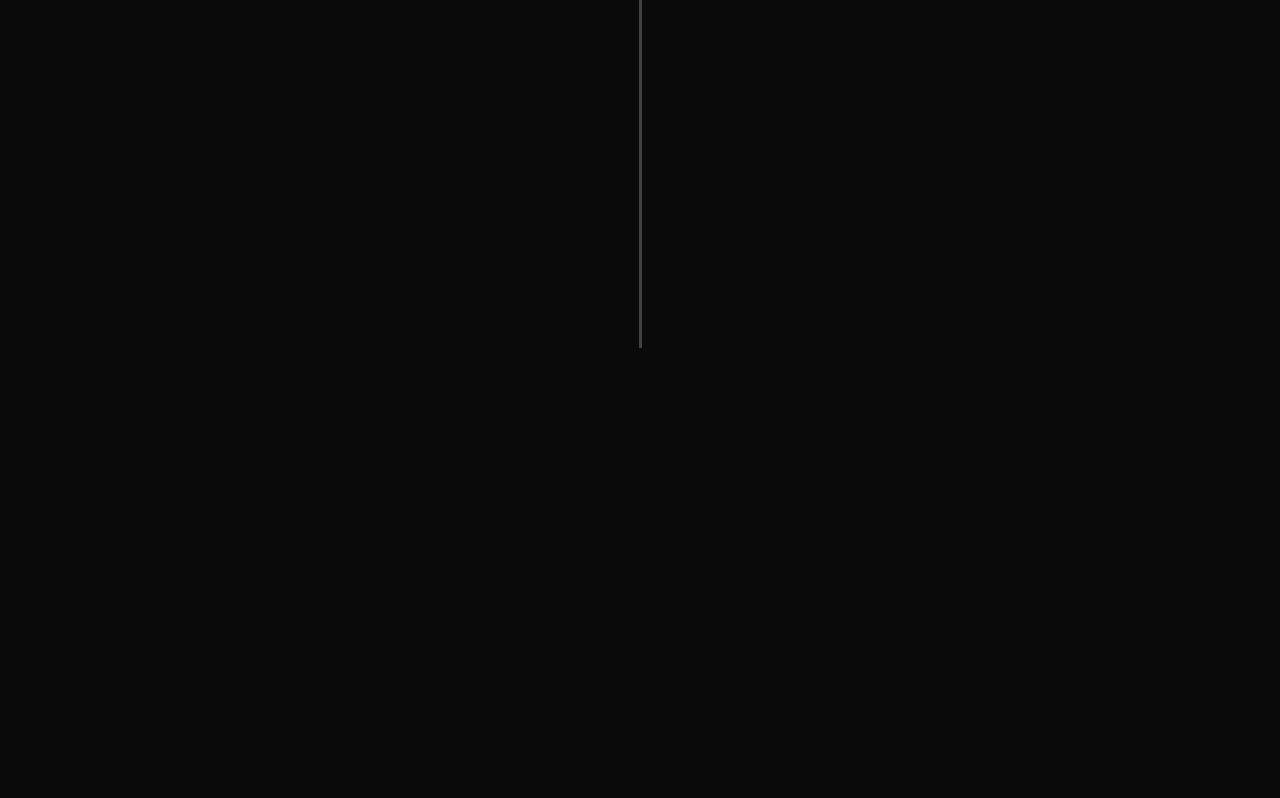
==== commit a661ec7a: "!" ====
--- a/index.html
+++ b/index.html
@@ -17,7 +17,7 @@
                     <div class="timeline-main_heading-wrapper">
                         <div class="margin-bottom-medium">
                             <!-- Intestazione della pagina -->
-                            <h2>Dottore Francesco Romeo</h2>
+                            <h2>Dott. Francesco Romeo</h2>
                             <h2>Laurea in Ingegneria dell'innovazione per le imprese digitali</h2>
                             <h2>12 marzo 2025</h2>
                         </div>
@@ -38,7 +38,7 @@
                         <!-- First item -->
                         <div class="timeline_item">
                             <div class="timeline_left">
-                                <div class="timeline_date-text">Tempo passato a studiare fisica 2 ?</div>
+                                <div class="timeline_date-text">Tempo passato a studiare Fisica 2 ?</div>
                             </div>
                             <div class="timeline_centre">
                                 <div class="timeline_circle"></div>
@@ -46,7 +46,7 @@
                             <div class="timeline_right">
                                 <div class="margin-bottom-xlarge">
                                     <div class="timeline_text">
-                                        Il doppio di quanto inizialmente previsto (e non è bastato, ovviamente).
+                                        Il doppio di quanto inizialmente previsto (e non è bastato, ovviamente!).
                                     </div>
                                 </div>
                                 <div class="timeline_image-wrapper">
@@ -87,7 +87,7 @@
                                 <div class="timeline_right">
                                     <div class="margin-bottom-medium">
                                         <div class="timeline_text">
-                                            20% a scrivere codice, 80% a capire perchè non funziona.
+                                            20% a scrivere codice, 80% a capire perchè non funziona!
                                         </div>
                                     </div>
                                     <div class="timeline_image-wrapper">
--- a/style.css
+++ b/style.css
@@ -22,7 +22,7 @@
 }
 
 h2 {
-    font-size: 38px;
+    font-size: 44px;
     font-family: 'Sacramento', cursive;
     font-style: normal;
     background: #FF7F00;
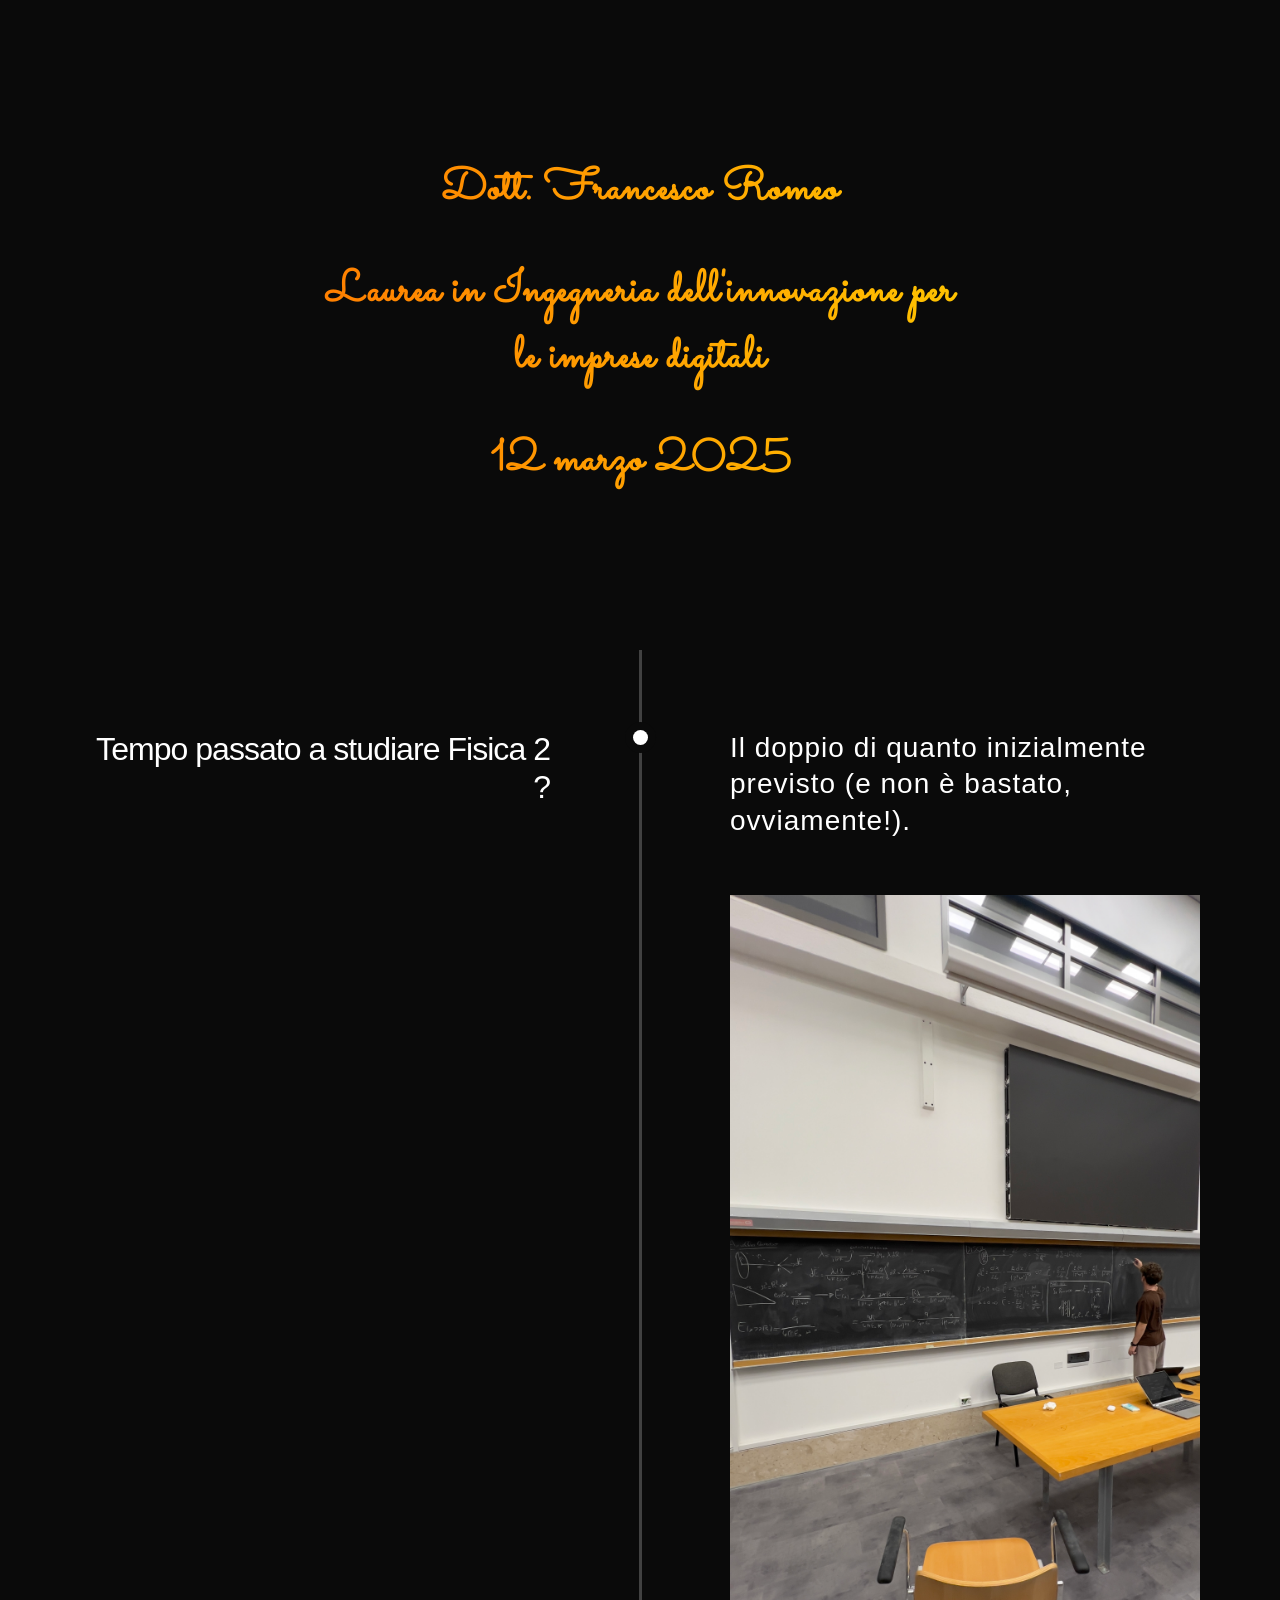
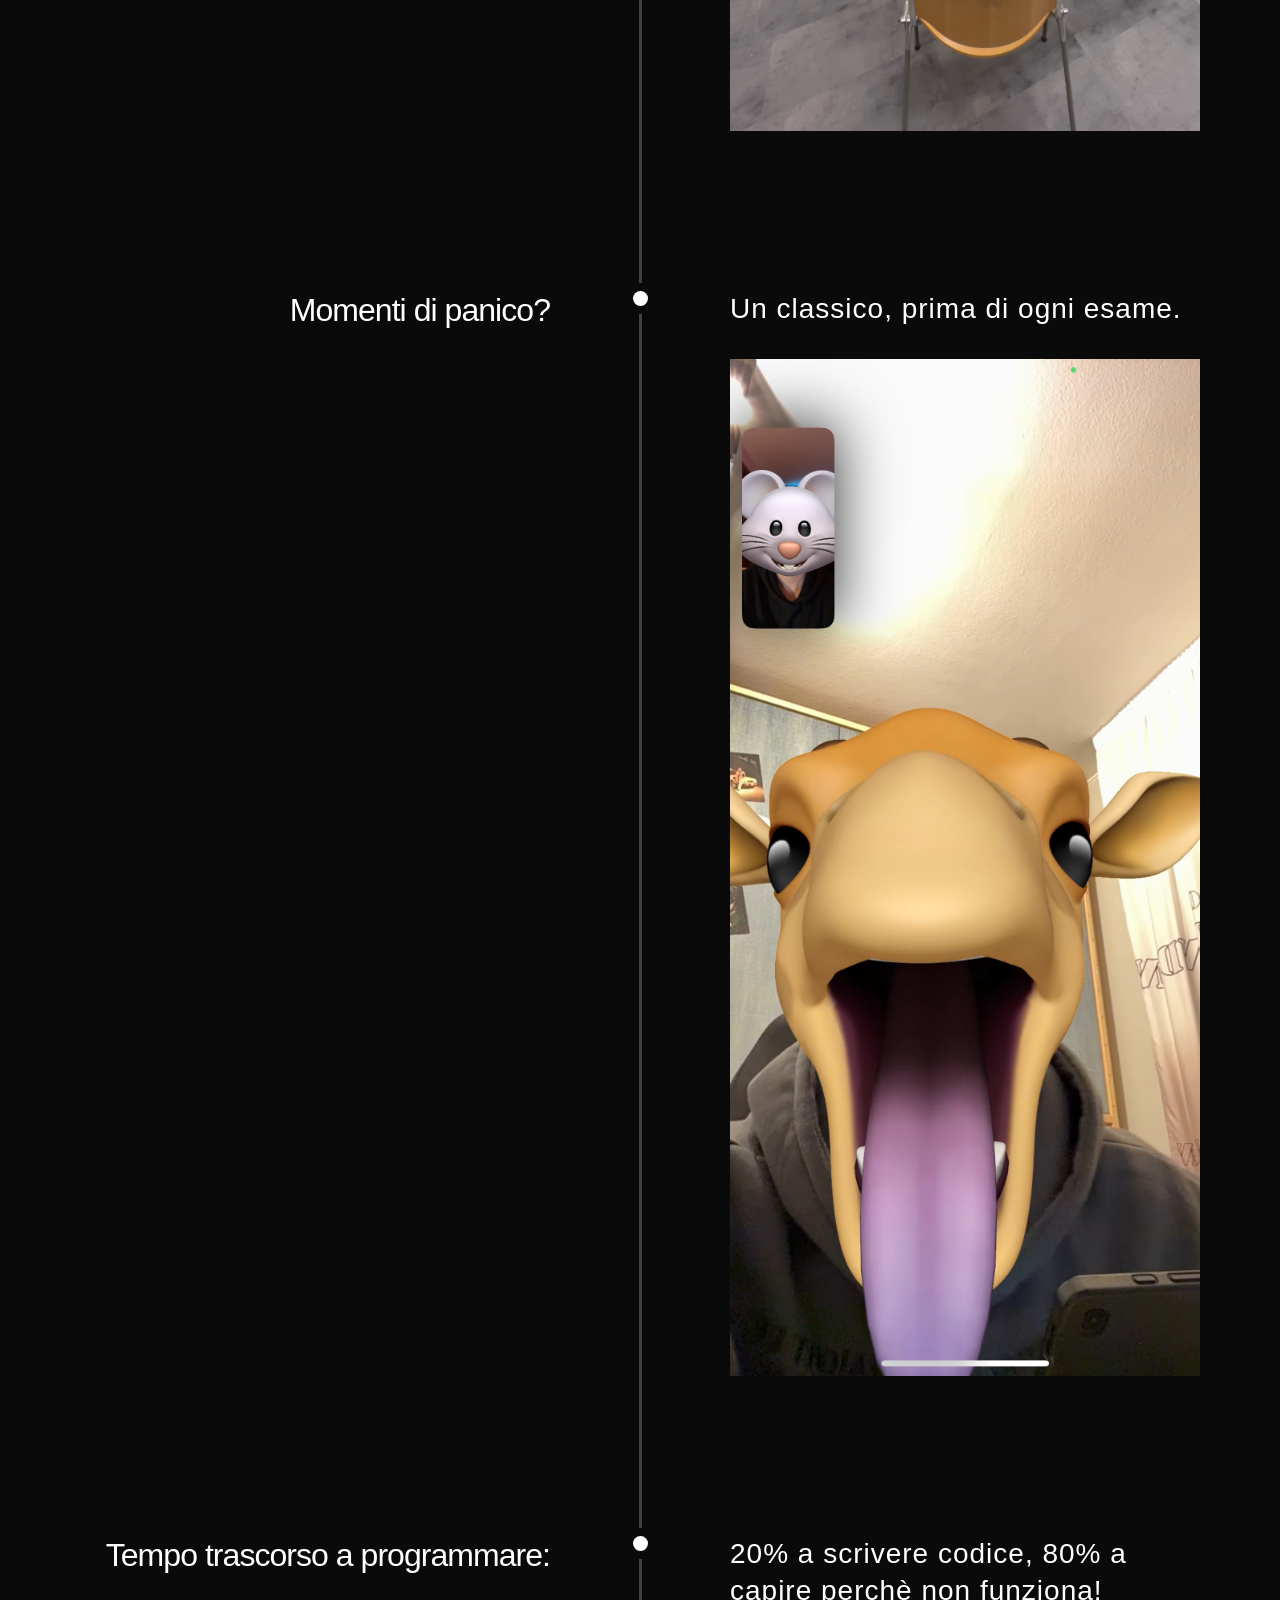
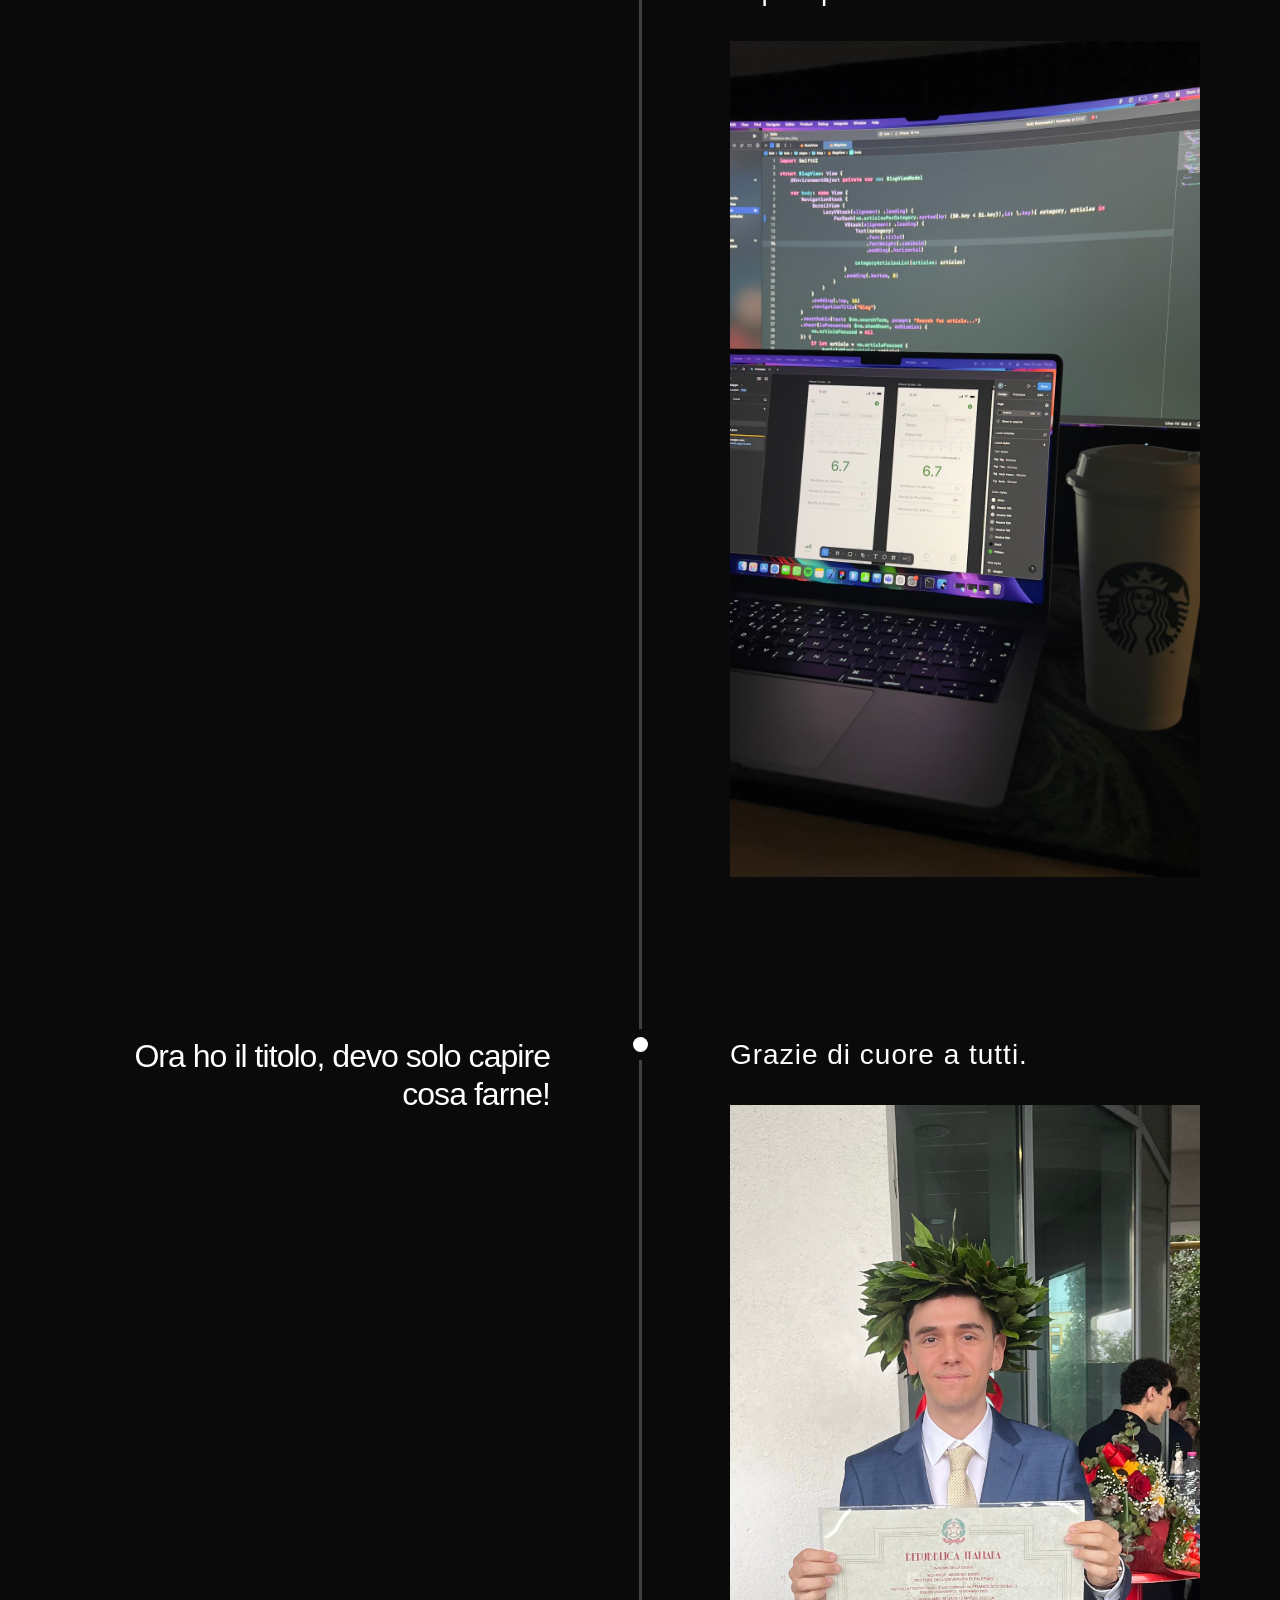
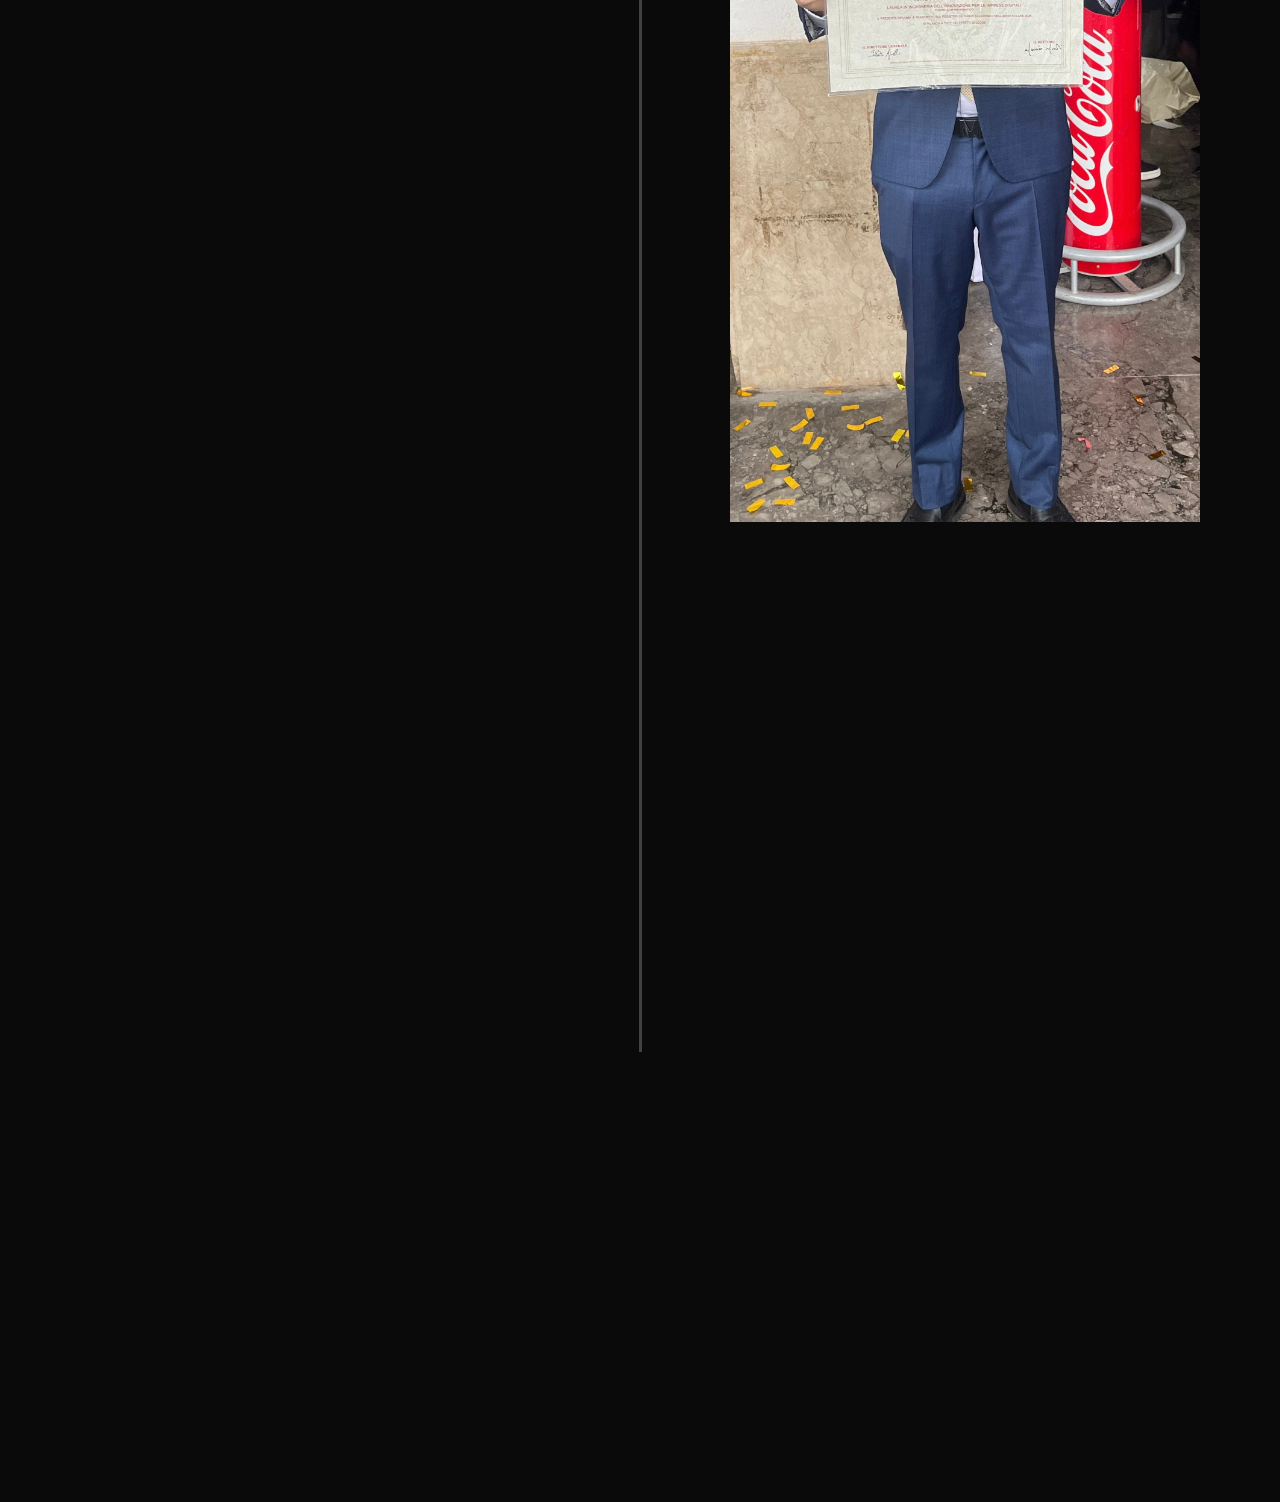
==== commit 24230965: "Added last photo and delete old photo graduation pics" ====
--- a/index.html
+++ b/index.html
@@ -112,7 +112,7 @@
                                         </div>
                                     </div>
                                     <div class="timeline_image-wrapper">
-                                        <img src="images/graduation_pics.JPG" loading="lazy" width="480" alt="Image 4" />
+                                        <img src="images/me.JPG.jpg" loading="lazy" width="480" alt="Image 4" />
 
                                     </div>
                                 </div>
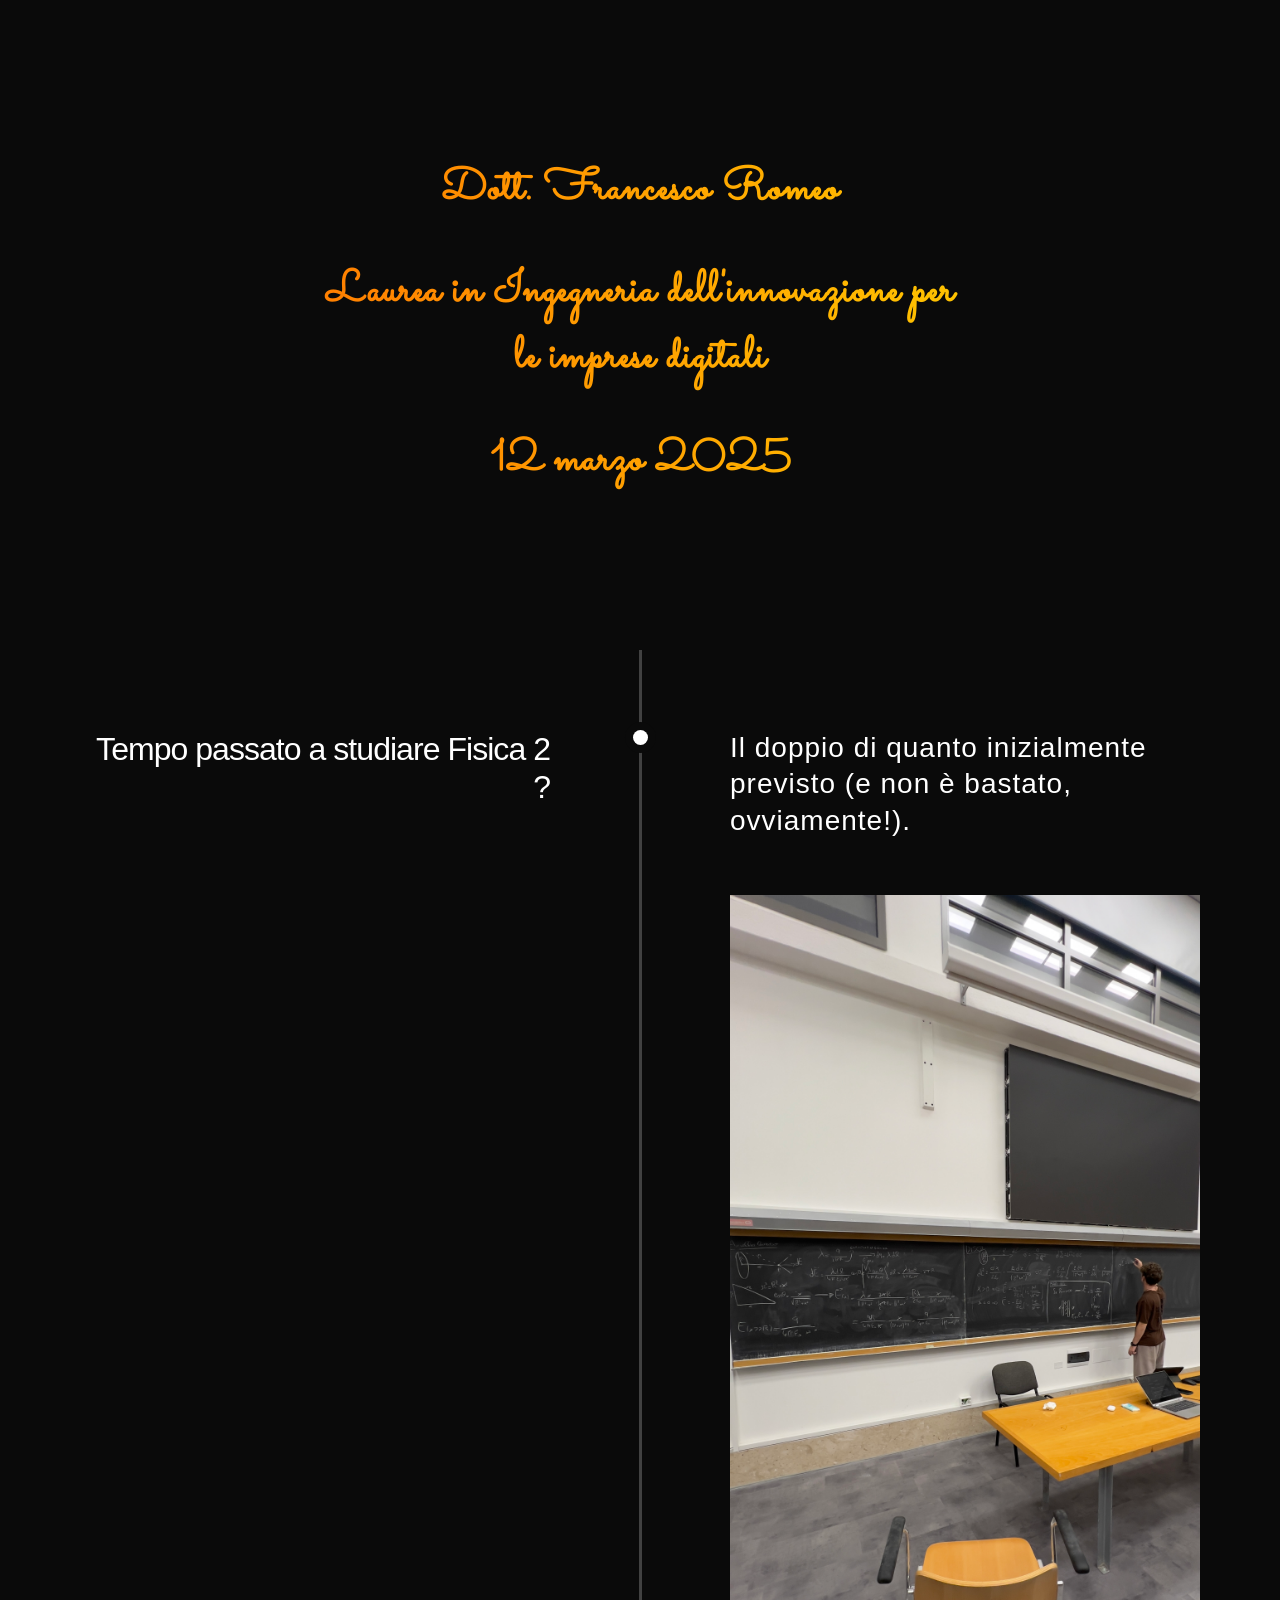
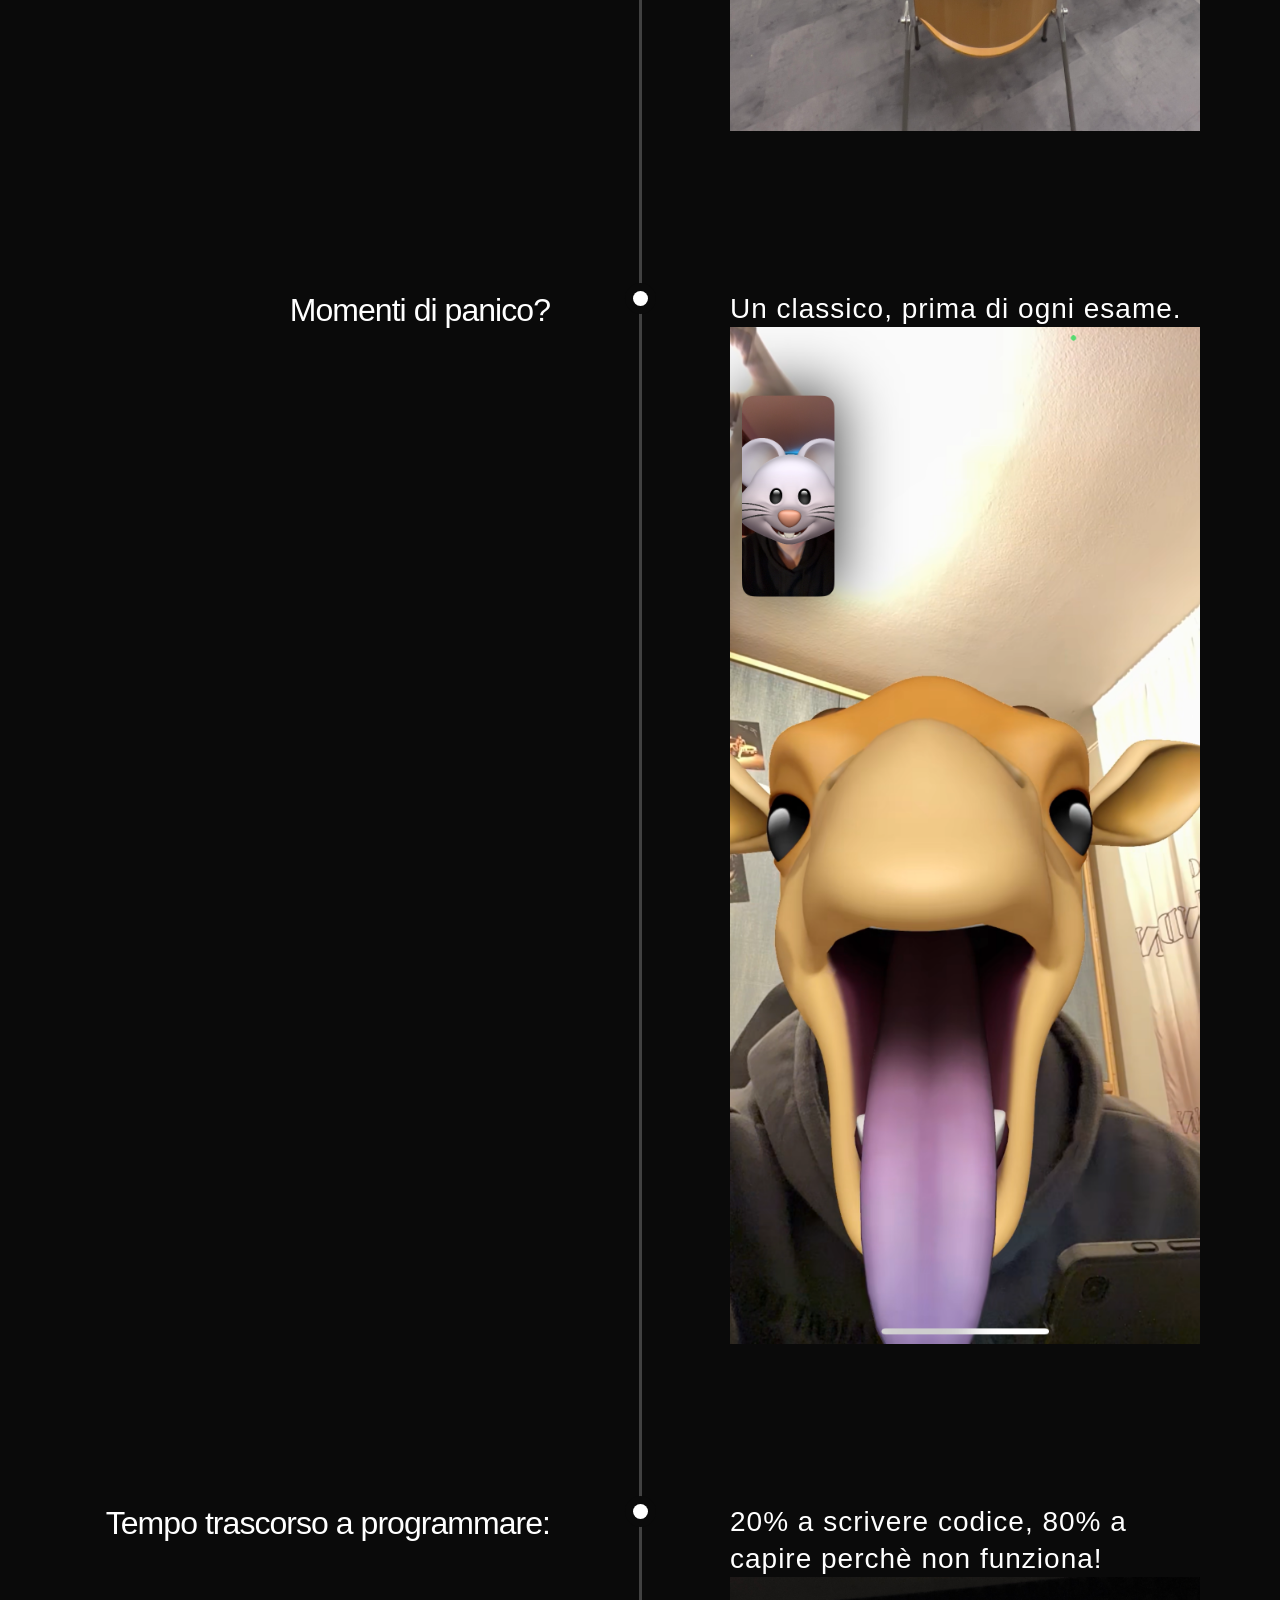
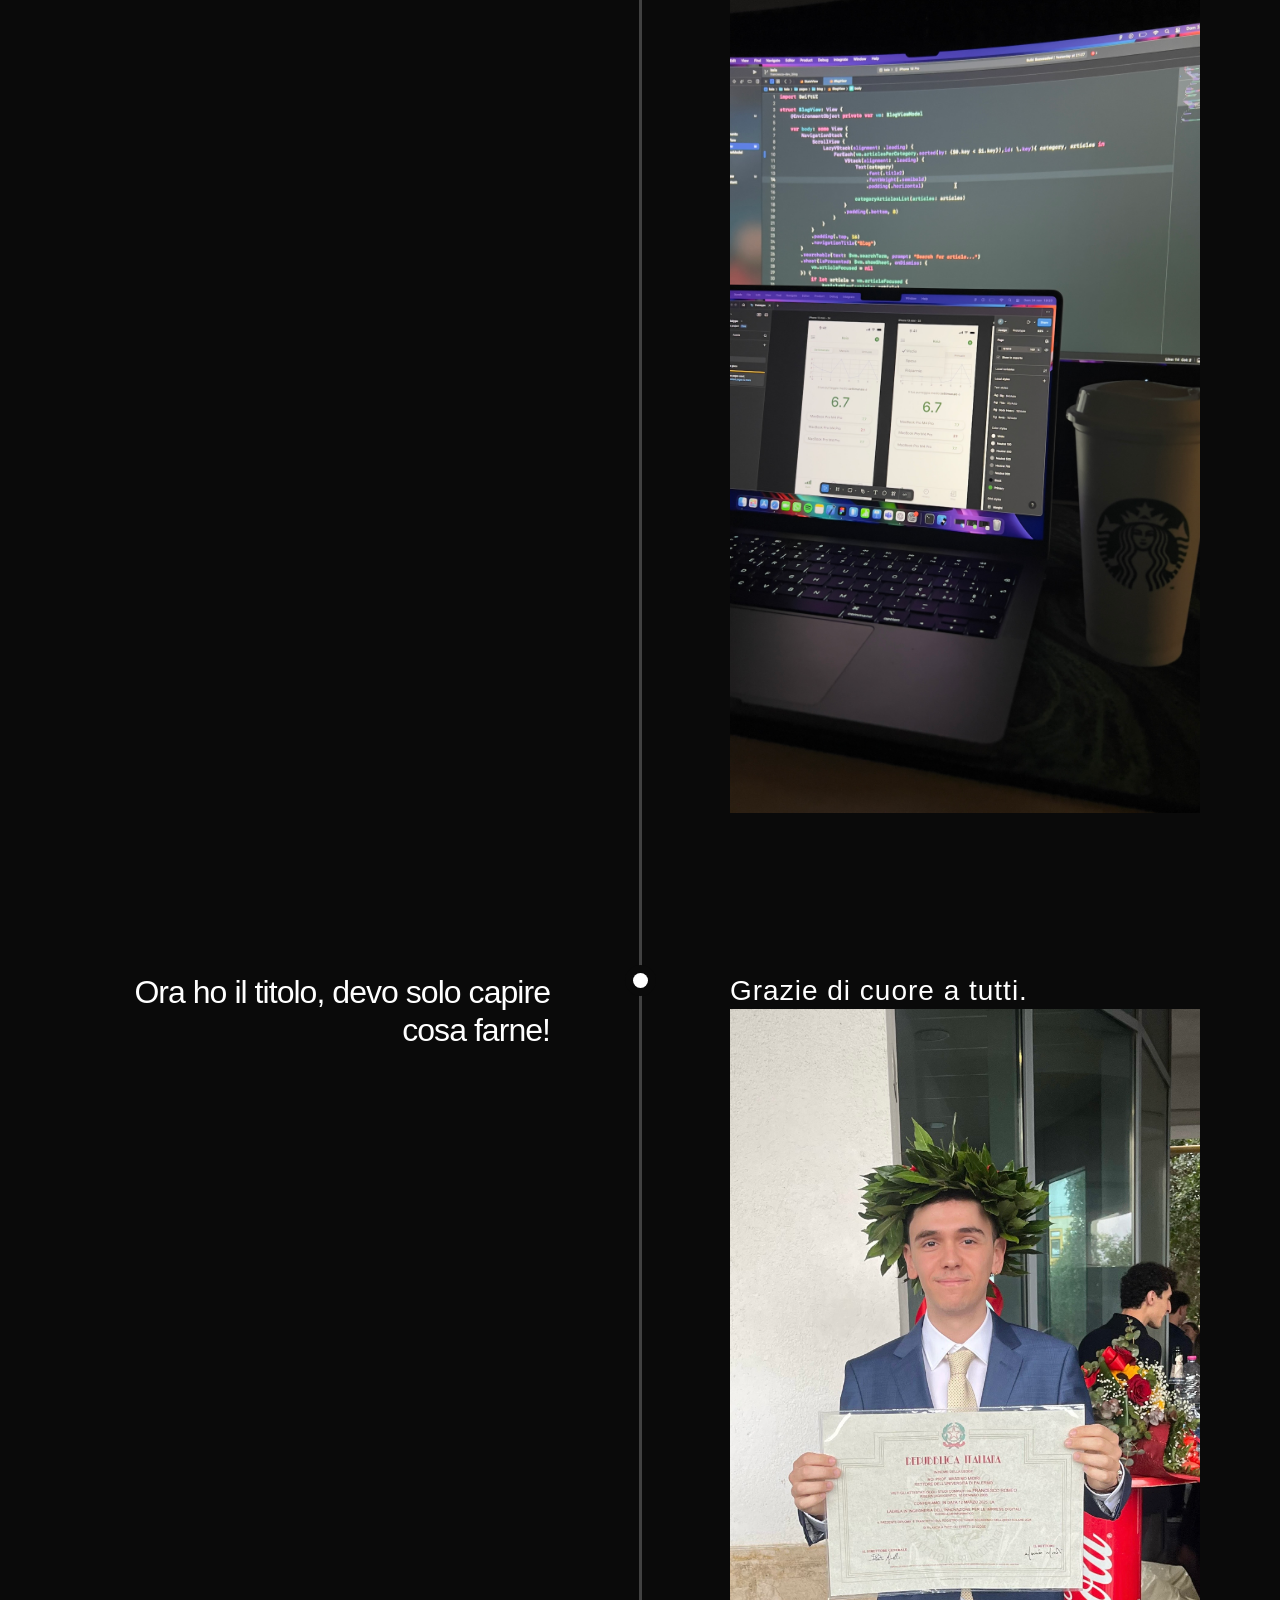
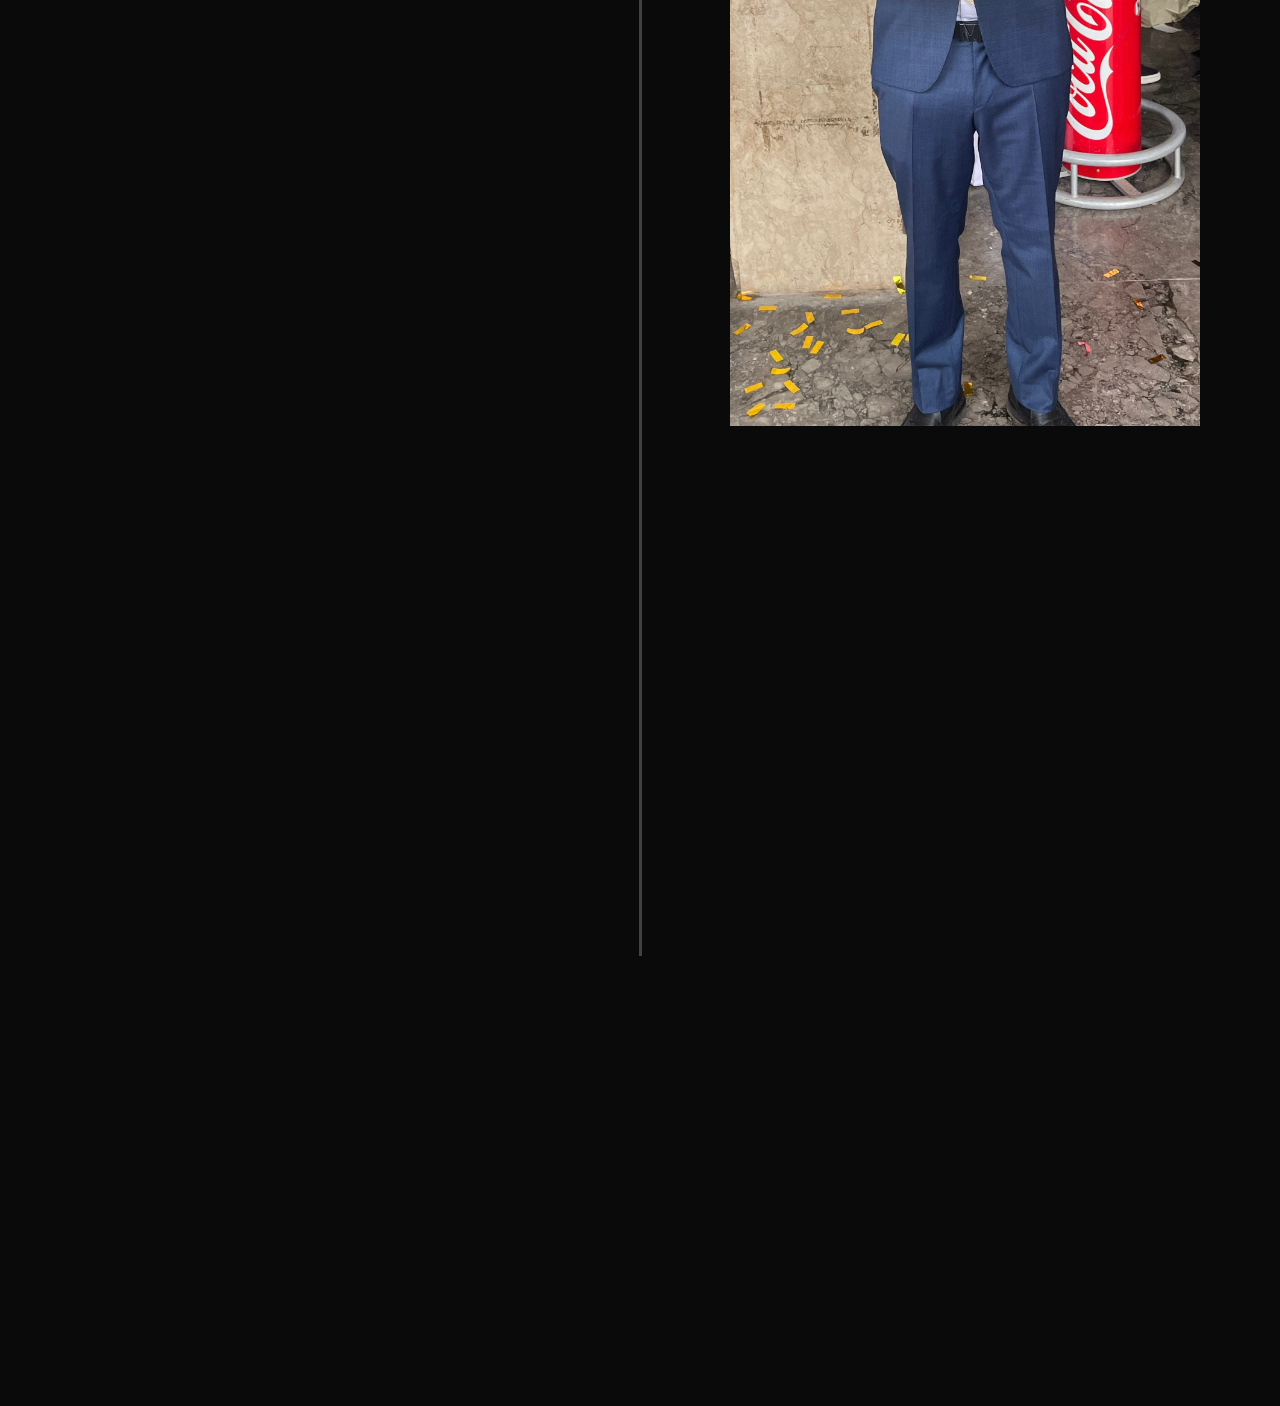
==== commit 6695f166: "Changed div class with italian name of class" ====
--- a/index.html
+++ b/index.html
@@ -10,18 +10,18 @@
 </head>
 
 <body>
-    <div class="page-wrapper">
-        <div class="section-timeline-heading">
-            <div class="container">
-                <div class="padding-vertical-xlarge">
-                    <div class="timeline-main_heading-wrapper">
-                        <div class="margin-bottom-medium">
+    <div class="contenitore-pagina">
+        <div class="intestazione-timeline">
+            <div class="contenitore">
+                <div class="padding-verticale-grande">
+                    <div class="intestazione_principale-timeline">
+                        <div class="margine-inferiore-medio">
                             <!-- Intestazione della pagina -->
                             <h2>Dott. Francesco Romeo</h2>
                             <h2>Laurea in Ingegneria dell'innovazione per le imprese digitali</h2>
                             <h2>12 marzo 2025</h2>
                         </div>
-                        <p class="paragraph-large">
+                        <p class="paragrafo-sotto_intestazione">
                             <!-- Sotto intestazione della pagina-->
                             
                         </p>
@@ -29,16 +29,16 @@
                 </div>
             </div>
         </div>
-        <div class="section-timeline">
-                <div class="container">
-                    <div class="timeline_component">
+        <div class="sezione-timeline">
+                <div class="contenitore">
+                    <div class="componente_timeline">
                         <div class="timeline_progress">
-                            <div class="timeline_progress-bar"></div>
+                            <div class="timeline_progress_dynamic"></div>
                         </div>
                         <!-- First item -->
                         <div class="timeline_item">
                             <div class="timeline_left">
-                                <div class="timeline_date-text">Tempo passato a studiare Fisica 2 ?</div>
+                                <div class="timeline_left-text">Tempo passato a studiare Fisica 2 ?</div>
                             </div>
                             <div class="timeline_centre">
                                 <div class="timeline_circle"></div>
@@ -58,7 +58,7 @@
                             <!-- Second item -->
                             <div class="timeline_item">
                                 <div class="timeline_left">
-                                    <div class="timeline_date-text">Momenti di panico?</div>
+                                    <div class="timeline_left-text">Momenti di panico?</div>
                                 </div>
                                 <div class="timeline_centre">
                                     <div class="timeline_circle"></div>
@@ -79,7 +79,7 @@
                             <!-- Third item -->
                             <div class="timeline_item">
                                 <div class="timeline_left">
-                                    <div class="timeline_date-text">Tempo trascorso a programmare:</div>
+                                    <div class="timeline_left-text">Tempo trascorso a programmare:</div>
                                 </div>
                                 <div class="timeline_centre">
                                     <div class="timeline_circle"></div>
@@ -100,7 +100,7 @@
                             <!-- Fourth item -->
                             <div class="timeline_item">
                                 <div class="timeline_left">
-                                    <div class="timeline_date-text">Ora ho il titolo, devo solo capire cosa farne!</div>
+                                    <div class="timeline_left-text">Ora ho il titolo, devo solo capire cosa farne!</div>
                                 </div>
                                 <div class="timeline_centre">
                                     <div class="timeline_circle"></div>
--- a/style.css
+++ b/style.css
@@ -41,37 +41,37 @@
     display: inline-block;
 }
 
-.page-wrapper {
+.contenitore-pagina {
     z-index: 0;
     display: relative;
 }
 
-.container {
+.contenitore {
     width: 90vw;
     max-width: 1360px;
     margin-left: auto;
     margin-right: auto;
 }
 
-.margin-bottom-medium {
+.margine-inferiore-medio {
     margin-bottom: 32px;
 }
 
-.paragraph-large {
+.paragrafo-sotto_intestazione {
     letter-spacing: -0.02em;
     font-size: 20px;
 }
 
-.section-timeline-heading {
+.intestazione-timeline {
     background-color: #0a0a0a;
 }
 
-.padding-vertical-xlarge {
+.padding-verticale-grande {
     padding-top: 120px;
     padding-bottom: 120px;
 }
 
-.timeline-main_heading-wrapper {
+.intestazione_principale-timeline {
     color: #fff;
     text-align: center;
     max-width: 640px;
@@ -79,7 +79,7 @@
     margin-right: auto;
 }
 
-.timeline_component {
+.componente_timeline {
     flex-direction: column;
     justify-content: center;
     align-items: center;
@@ -114,7 +114,7 @@
     display: flex;
 }
 
-.timeline_date-text {
+.timeline_left-text {
     color: #fff;
     letter-spacing: -0.03em;
     font-size: 32px;
@@ -153,7 +153,7 @@
     position: absolute;
 }
 
-.timeline_progress-bar {
+.timeline_progress_dynamic {
     z-index: -1;
     background: #FF7F00;
     background: -webkit-linear-gradient(to bottom,
@@ -169,7 +169,7 @@
     inset: 0 auto 50vh;
 }
 
-.section-timeline {
+.sezione-timeline {
     z-index: -3;
     background-color: #0a0a0a;
     position: relative;
@@ -231,11 +231,11 @@
         font-size: 34px;
     }
 
-    .paragraph-large {
+    .paragrafo-sotto_intestazione {
         font-size: 18px;
     }
 
-    .padding-vertical-xlarge {
+    .padding-verticale-grande {
         padding-top: 80px;
         padding-bottom: 80px;
     }
@@ -259,7 +259,7 @@
         grid-area: span 1 / span 1 / span 1 / span 1;
     }
 
-    .timeline_date-text {
+    .timeline_left-text {
         margin-bottom: 24px;
         font-size: 32px;
     }
